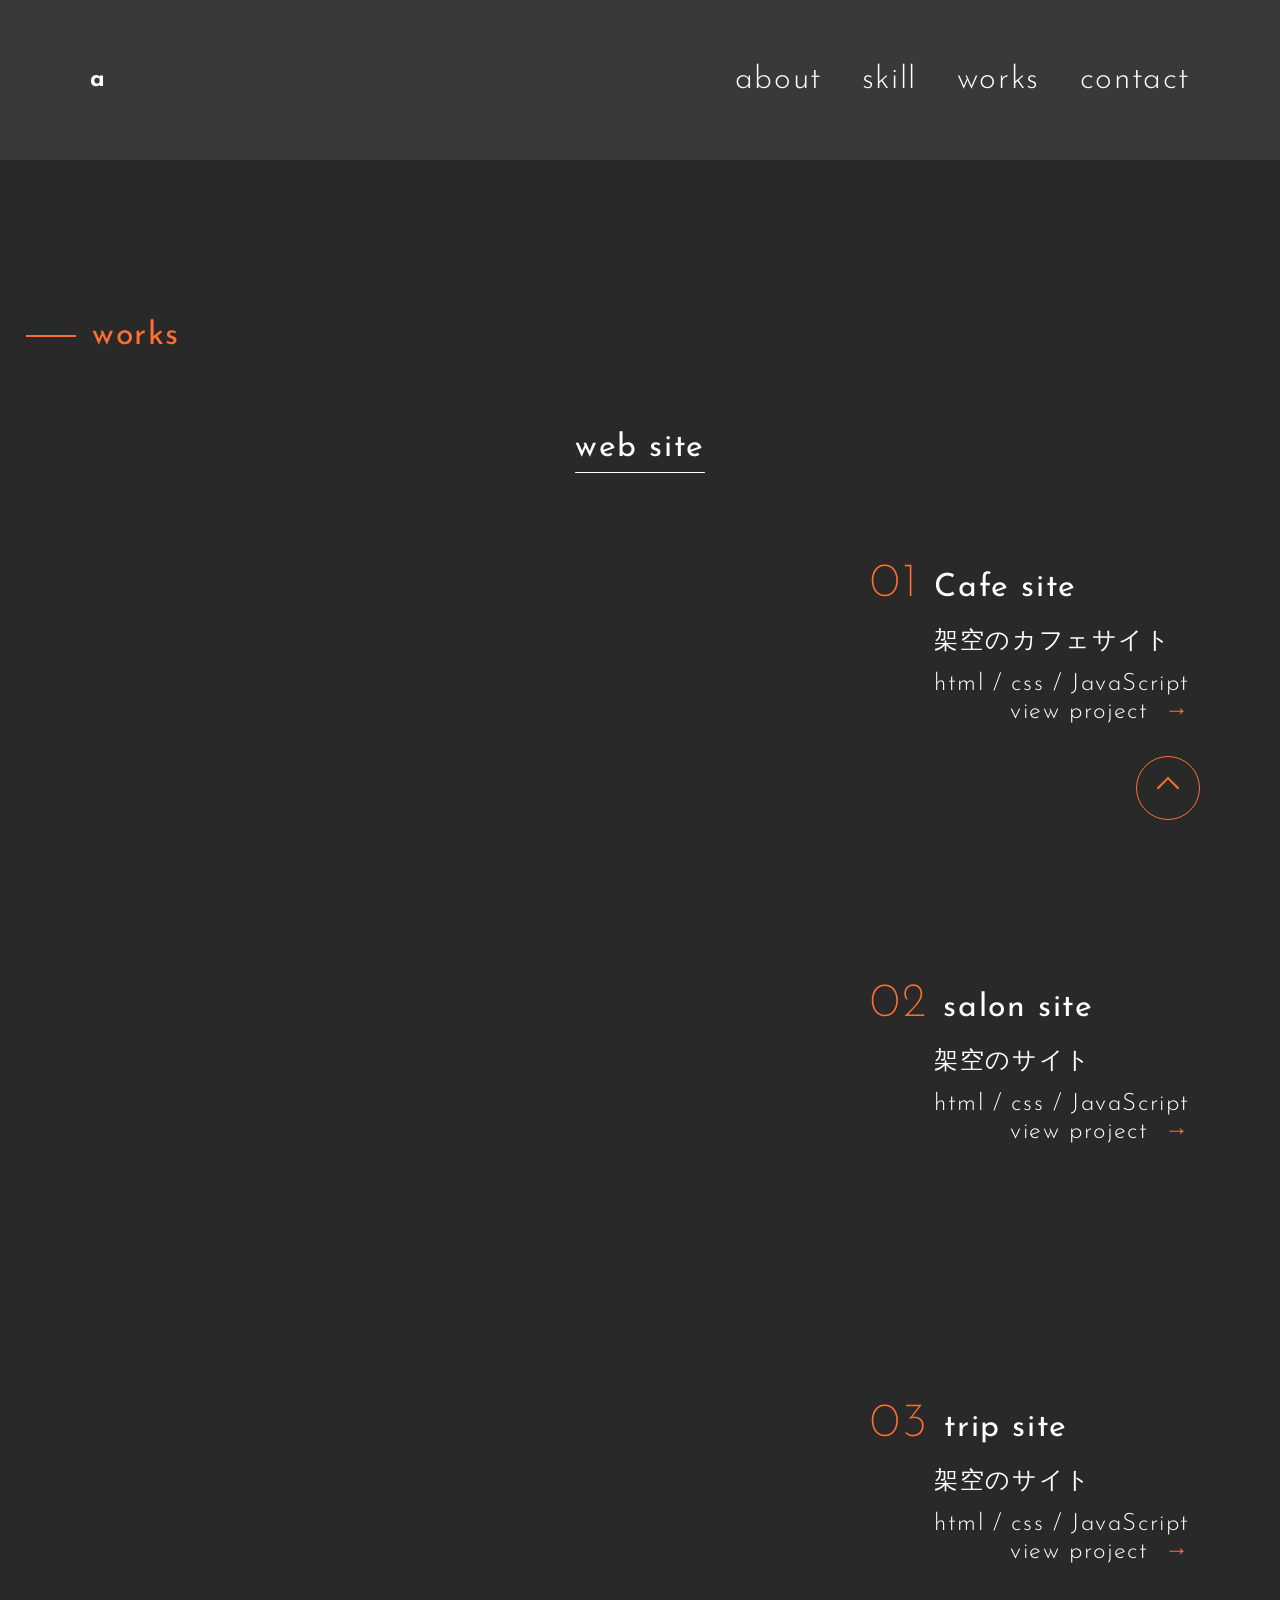
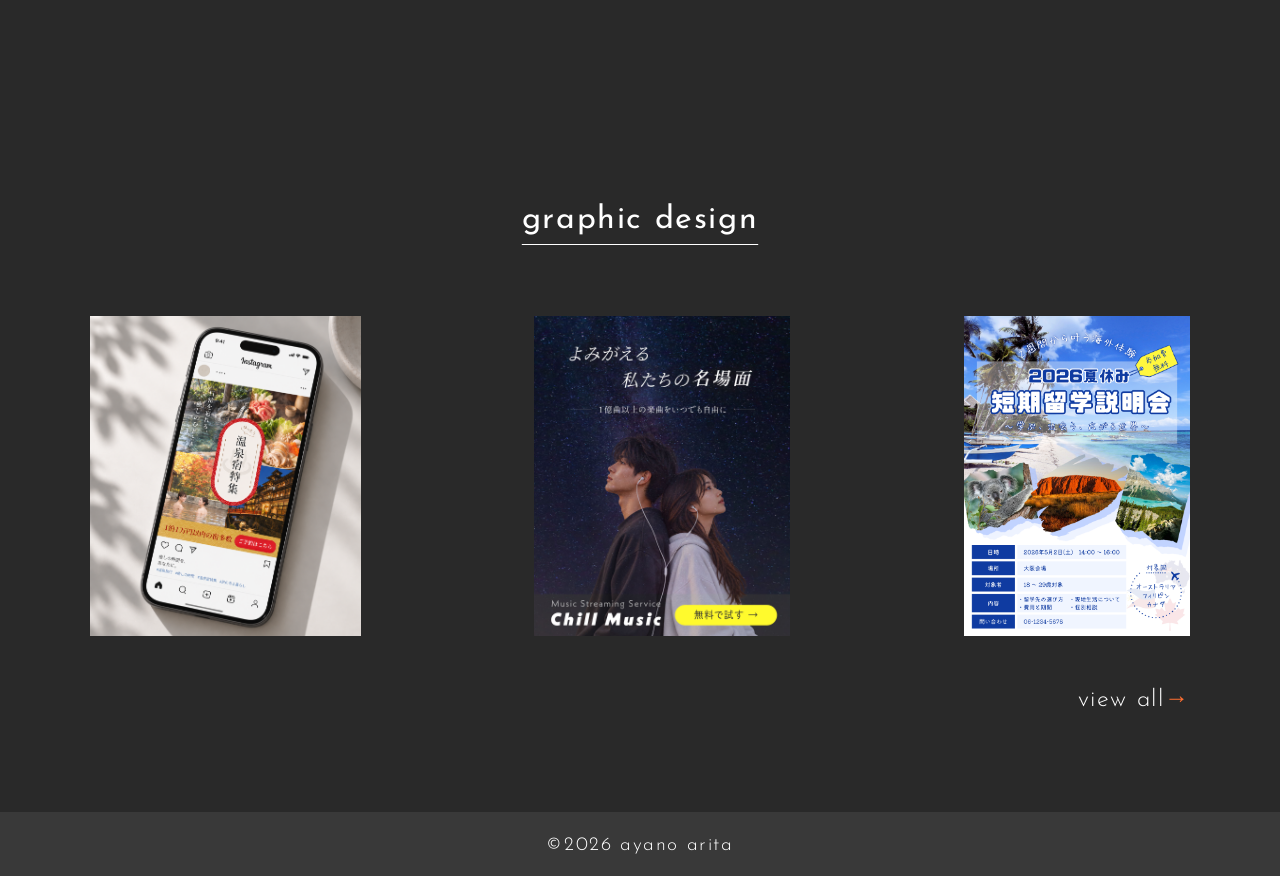
==== works.html @ e0722cb6 "最初のコミット" ====
<!DOCTYPE html>
<html lang="ja">

<head>
    <meta charset="UTF-8">
    <meta name="viewport" content="width=device-width, initial-scale=1.0">
    <title>arita ayano Portfolio</title>
    <meta name="description" content="arita ayano Portfolio">
    <link rel="stylesheet" href="css/ress.css">
    <link rel="stylesheet" href="css/style.css">
    <!-- フォント -->
     <link rel="preconnect" href="https://fonts.googleapis.com">
<link rel="preconnect" href="https://fonts.gstatic.com" crossorigin>
<link href="https://fonts.googleapis.com/css2?family=Idiqlat:wght@200;300;400&display=swap" rel="stylesheet">


<link rel="preconnect" href="https://fonts.googleapis.com">
<link rel="preconnect" href="https://fonts.gstatic.com" crossorigin>
<link href="https://fonts.googleapis.com/css2?family=M+PLUS+Rounded+1c&display=swap" rel="stylesheet">

<link rel="preconnect" href="https://fonts.googleapis.com">
<link rel="preconnect" href="https://fonts.gstatic.com" crossorigin>
<link href="https://fonts.googleapis.com/css2?family=Josefin+Sans:ital,wght@0,100..700;1,100..700&display=swap" rel="stylesheet">
</head>

<body id="top">
    <header>
        <div class="container">
            <h1><a href="index.html">a</a></h1>
            <nav>
                <ul>
                    <li><a href="index.html#about">about</a></li>
                    <li><a href="index.html#skill">skill</a></li>
                    <li><a href="works.html">works</a></li>
                    <li><a href="index.html#contact">contact</a></li>
                </ul>
            </nav>
        </div>
    </header>


    <main>



        <section id="works">
            <div class="container">
                <h3>works</h3>
                <section class="website">
                    <h4>web site</h4>
                    <article class="works_card">
                        <img src="/images/cafesite_mockup.jpg" alt="">
                        <div class="works_text">
                            <p class="work_title"><span>01</span>Cafe site</p>
                            <p>架空のカフェサイト</p>
                            <p>html / css / JavaScript</p>
                            <a href="">view project<span>→</span></a>
                        </div>
                    </article>
                    <article class="works_card">
                        <img src="/images/salon.jpg" alt="">
                        <div class="works_text">
                            <p class="work_title"><span>02</span>salon site</p>
                            <p>架空のサイト</p>
                            <p>html / css / JavaScript</p>
                            <a href="">view project<span>→</span></a>
                        </div>
                    </article>
                    <article class="works_card">
                        <img src="/images/trip.jpg" alt="">
                        <div class="works_text">                        
                            <p class="work_title"><span>03</span>trip site</p>
                            <p>架空のサイト</p>
                            <p>html / css / JavaScript</p>
                            <a href="">view project<span>→</span></a>
                        </div>
                    </article>
                </section>

                <section class="graphic_design" id="graphic">
                    <h4>graphic design</h4>
                    <div class="graphic_list">
                        <img src="/images/design1.png" alt="">
                        <img src="/images/design2.jpg" alt="">
                        <img src="/images/design3.png" alt="">
                    </div>
                    <a href="">view all<span>→</span></a>
                </section>
            </div>
        </section>

        <!-- <section id="contact">
            <div class="container">
                <h3>contact</h3>
                <div class="contact_mail">
                    <p>mail</p>
                    <a href="">a.arita_1221@gmail.com</a>
                </div>
                <a href=""><img src="images/github_logo.svg" alt="">GitHub</a>
            </div>
        </section> -->
        
            <a href="#top" class="page_top"></a>
    </main>
        <footer>
            <div class="container">
                <p><small>&copy;2026 ayano arita</small></p>
            </div>
        </footer>

</body>

</html>
---- css/ress.css ----
/* resset.dev • v5.0.2 */

/* # =================================================================
   # Global selectors
   # ================================================================= */

html {
  box-sizing: border-box;
  -webkit-text-size-adjust: 100%; /* Prevent adjustments of font size after orientation changes in iOS */
  word-break: normal;
  -moz-tab-size: 4;
  tab-size: 4;
}

*,
::before,
::after {
  background-repeat: no-repeat; /* Set `background-repeat: no-repeat` to all elements and pseudo elements */
  box-sizing: inherit;
}

::before,
::after {
  text-decoration: inherit; /* Inherit text-decoration and vertical align to ::before and ::after pseudo elements */
  vertical-align: inherit;
}

* {
  padding: 0; /* Reset `padding` and `margin` of all elements */
  margin: 0;
}

/* # =================================================================
   # General elements
   # ================================================================= */

hr {
  overflow: visible; /* Show the overflow in Edge and IE */
  height: 0; /* Add the correct box sizing in Firefox */
  color: inherit; /* Correct border color in Firefox. */
}

details,
main {
  display: block; /* Render the `main` element consistently in IE. */
}

summary {
  display: list-item; /* Add the correct display in all browsers */
}

small {
  font-size: 80%; /* Set font-size to 80% in `small` elements */
}

[hidden] {
  display: none; /* Add the correct display in IE */
}

abbr[title] {
  border-bottom: none; /* Remove the bottom border in Chrome 57 */
  /* Add the correct text decoration in Chrome, Edge, IE, Opera, and Safari */
  text-decoration: underline;
  text-decoration: underline dotted;
}

a {
  background-color: transparent; /* Remove the gray background on active links in IE 10 */
}

a:active,
a:hover {
  outline-width: 0; /* Remove the outline when hovering in all browsers */
}

code,
kbd,
pre,
samp {
  font-family: monospace, monospace; /* Specify the font family of code elements */
}

pre {
  font-size: 1em; /* Correct the odd `em` font sizing in all browsers */
}

b,
strong {
  font-weight: bolder; /* Add the correct font weight in Chrome, Edge, and Safari */
}

/* https://gist.github.com/unruthless/413930 */
sub,
sup {
  font-size: 75%;
  line-height: 0;
  position: relative;
  vertical-align: baseline;
}

sub {
  bottom: -0.25em;
}

sup {
  top: -0.5em;
}

table {
  border-color: inherit; /* Correct border color in all Chrome, Edge, and Safari. */
  text-indent: 0; /* Remove text indentation in Chrome, Edge, and Safari */
}

iframe {
  border-style: none;
}

/* # =================================================================
   # Forms
   # ================================================================= */

input {
  border-radius: 0;
}

[type='number']::-webkit-inner-spin-button,
[type='number']::-webkit-outer-spin-button {
  height: auto; /* Correct the cursor style of increment and decrement buttons in Chrome */
}

[type='search'] {
  -webkit-appearance: textfield; /* Correct the odd appearance in Chrome and Safari */
  outline-offset: -2px; /* Correct the outline style in Safari */
}

[type='search']::-webkit-search-decoration {
  -webkit-appearance: none; /* Remove the inner padding in Chrome and Safari on macOS */
}

textarea {
  overflow: auto; /* Internet Explorer 11+ */
  resize: vertical; /* Specify textarea resizability */
}

button,
input,
optgroup,
select,
textarea {
  font: inherit; /* Specify font inheritance of form elements */
}

optgroup {
  font-weight: bold; /* Restore the font weight unset by the previous rule */
}

button {
  overflow: visible; /* Address `overflow` set to `hidden` in IE 8/9/10/11 */
}

button,
select {
  text-transform: none; /* Firefox 40+, Internet Explorer 11- */
}

/* Apply cursor pointer to button elements */
button,
[type='button'],
[type='reset'],
[type='submit'],
[role='button'] {
  cursor: pointer;
}

/* Remove inner padding and border in Firefox 4+ */
button::-moz-focus-inner,
[type='button']::-moz-focus-inner,
[type='reset']::-moz-focus-inner,
[type='submit']::-moz-focus-inner {
  border-style: none;
  padding: 0;
}

/* Replace focus style removed in the border reset above */
button:-moz-focusring,
[type='button']::-moz-focus-inner,
[type='reset']::-moz-focus-inner,
[type='submit']::-moz-focus-inner {
  outline: 1px dotted ButtonText;
}

button,
html [type='button'], /* Prevent a WebKit bug where (2) destroys native `audio` and `video`controls in Android 4 */
[type='reset'],
[type='submit'] {
  -webkit-appearance: button; /* Correct the inability to style clickable types in iOS */
}

/* Remove the default button styling in all browsers */
button,
input,
select,
textarea {
  background-color: transparent;
  border-style: none;
}

a:focus,
button:focus,
input:focus,
select:focus,
textarea:focus {
  outline-width: 0;
}

/* Style select like a standard input */
select {
  -moz-appearance: none; /* Firefox 36+ */
  -webkit-appearance: none; /* Chrome 41+ */
}

select::-ms-expand {
  display: none; /* Internet Explorer 11+ */
}

select::-ms-value {
  color: currentColor; /* Internet Explorer 11+ */
}

legend {
  border: 0; /* Correct `color` not being inherited in IE 8/9/10/11 */
  color: inherit; /* Correct the color inheritance from `fieldset` elements in IE */
  display: table; /* Correct the text wrapping in Edge and IE */
  max-width: 100%; /* Correct the text wrapping in Edge and IE */
  white-space: normal; /* Correct the text wrapping in Edge and IE */
  max-width: 100%; /* Correct the text wrapping in Edge 18- and IE */
}

::-webkit-file-upload-button {
  /* Correct the inability to style clickable types in iOS and Safari */
  -webkit-appearance: button;
  color: inherit;
  font: inherit; /* Change font properties to `inherit` in Chrome and Safari */
}

/* Replace pointer cursor in disabled elements */
[disabled] {
  cursor: default;
}

/* # =================================================================
   # Specify media element style
   # ================================================================= */

img {
  border-style: none; /* Remove border when inside `a` element in IE 8/9/10 */
}

/* Add the correct vertical alignment in Chrome, Firefox, and Opera */
progress {
  vertical-align: baseline;
}

/* # =================================================================
   # Accessibility
   # ================================================================= */

/* Specify the progress cursor of updating elements */
[aria-busy='true'] {
  cursor: progress;
}

/* Specify the pointer cursor of trigger elements */
[aria-controls] {
  cursor: pointer;
}

/* Specify the unstyled cursor of disabled, not-editable, or otherwise inoperable elements */
[aria-disabled='true'] {
  cursor: default;
}
---- css/style.css ----
/* 共通 */

/* =========================================================
   色の設定：ここを変えると画面全体の印象が変わります
   ========================================================= */
:root {
  --bg: #292929; /* ページの背景（グレー） */
  /* --surface: #effcff; パネルやボタンの背景 */
  --text: #ffffff; /* 基本の文字色 */
  /* --muted: #5f6b73; 補足テキストの色（やや青みのグレー） */
  /* --border: #dcdfe2; 枠線の色 */
  --accent: #ff6f31; /* アクセント色（時計や見出しの強調）：くすんだブルー */

  /* ↑変数を作って下で変数名で指定する。　ここを変えたら全部一気に変えれる。カラーだけじゃなくて余白とかも使える。　*/
}


body {
  background-color: var(--bg);
  color:var(--text);
  font-family: "Josefin Sans", sans-serif;
  font-weight: 300;
  font-style: normal;
  letter-spacing: .1rem;
  font-size: 1.5rem;
}

img {
  max-width: 100%;
  height: auto;
}

a {
  color: inherit;
  text-decoration: none;
}

li {
  list-style: none;
}

.container {
  width: 90%;
  max-width: 1100px;
  margin: auto;
}

h3 {
  color: var(--accent);
  font-size: 2rem;
  font-weight: 400;
  display: flex;
  align-items: center;
  gap: 1rem;
  margin: 10rem 0 5rem -4rem;
}

h3::before {
  content: '';
  display: inline-block;
  height: 2px;
  width: 50px;
  background-color: var(--accent);
}

/* header
==================================*/
header{
    background-color: #393939;
}

header .container {
  display: flex;
  justify-content: space-between;
  align-items: center;
  height: 10rem;
}

header h1 {
  font-size: 1.5rem;
}

header ul {
  display: flex;
  gap: 2.5rem;
}

nav{
  font-size: 2rem;
}

nav a {
  position: relative;
}

nav a::after {
  content: '';
  position: absolute;
  left: 0;
  bottom: -.7rem;
  width: 0;
  height: 1px;
  background: var(--accent);
  transition: 0.3s;

}
nav a:hover::after {
  width: 100%;
}

/* fv
==================================*/
.fv{
  background-color: #393939;
}
.fv .container {
  display: flex;
  align-items: center;
  gap: 5rem;
  min-height: 70vh;
}

.fv_text {
  flex: .7;
}
.fv_text h2 {
  font-size: 8rem;
  font-family: "Josefin Sans", sans-serif;
  font-optical-sizing: auto;
  font-weight: 500;
  font-style: normal;
  letter-spacing: .3rem;
  line-height: 1;
}
.fv_text h2 span{
  color: var(--accent);
}
.fv_text p:nth-of-type(1){
  font-size: 7rem;
  letter-spacing: .3rem;
  font-family: "Josefin Sans", sans-serif;
  font-optical-sizing: auto;
  font-weight: 300;
  font-style: normal;
}

.fv_text p:nth-of-type(2){
  font-size: 2rem;
  font-family: "Josefin Sans", sans-serif;
  font-optical-sizing: auto;
  font-weight: 200;
  font-style: normal;
  margin-top: 2rem;
}


.f_img {
  flex: 1;
  min-width: 500px;
}

.f_img img {
  width: 100%;
}



/* about
==================================*/
/* .prof_box{
  display: flex;
  gap: 2rem;
  justify-content: space-between;
} */

.prof_item{
  display: flex;
  gap: 3rem;
  line-height: 2;
}

.prof_item dt{
  width:10rem;
  font-weight: 500;

}
#about p{
  margin-top: 3rem;
}

/* .prof_box a{
  align-self: flex-end;
} */
/* .prof_box a:hover{
  color: var(--accent);
  transition: .5s;
}
.prof_box a span {
  color: var(--accent);

} */
/* skill
==================================*/

.skill_list {
  display: flex;
  justify-content: space-around;
  gap: 2rem;
}
.skill_card img{
  height: 100px;
}

.skill_card {
  text-align: center;

}
.skill_card h4{
  margin-top: .3rem;
  font-weight: 400;
}

html{
  scroll-behavior: smooth;
}

/* works
==================================*/
/* web */
#works h4{
  margin: 5rem auto;
  text-align: center;
  text-decoration: underline;
  text-underline-offset: 1rem;
  text-decoration-thickness: 1px;
  font-size: 2rem;
  font-weight: 400;
}
.works_card{
  display: flex;
  justify-content: space-between;
  align-items: stretch;
  gap: 2rem;
  margin-bottom: 15rem;
}


.work_title{
  margin-left: -4rem;
  font-size: 2rem;
  font-weight: 400;
}

.works_text p{
  margin-top: 1rem;
}

.work_title span{
  color: var(--accent);
  font-size: 3rem;
  font-weight: 200;
  margin-right: 1rem;
}


.works_text{
  display: flex;
  flex-direction: column;
}
.works_text a{
  margin-top: auto;
  align-self: flex-end;
}
.works_text a span {
  color: var(--accent);
  padding-left: 1rem;
}
.works_text a:hover{
  color: var(--accent);
  transition: .5s;
}


/* graphic */
.graphic_list{
  display: flex;
  gap: 2rem;
  justify-content: space-between;
  height: 20rem;
}

.graphic_design a{
    display: block;
    text-align: right;
    margin-top: 3rem;
}
.graphic_design a span {
  color: var(--accent);
}
.graphic_design a:hover{
  color: var(--accent);
  transition: .5s;
}



/* contact
==================================*/
.contact_mail{
  display: flex;
  gap: 2rem;
  margin-bottom: 1rem;
}

#contact a img{
  height: 2rem;
}
#contact a{
    display: flex;
    align-items: center;
    gap: 1rem;
}




.page_top{

  width: 4rem;
  height: 4rem;

  border: 1px solid var(--accent);
  border-radius: 50%;

  display: flex;
  justify-content: center;
  align-items: center;

  transition: .3s;
  position: fixed;
  right: 5rem;
  bottom: 5rem;
  z-index: 100;
  
}

.page_top::before{
  content: "";
  width: 1rem;
  height: 1rem;

  border-top: 2px solid var(--accent);
  border-right: 2px solid var(--accent);

  transform: rotate(-45deg);
}

.page_top:hover{
  background-color: #ff6f3115 ;
}
/* footer
==================================*/
footer{
  background-color: #393939;
  display: flex;
  height: 4rem;
  margin-top:100px;
}

footer p{
  text-align: center;
}
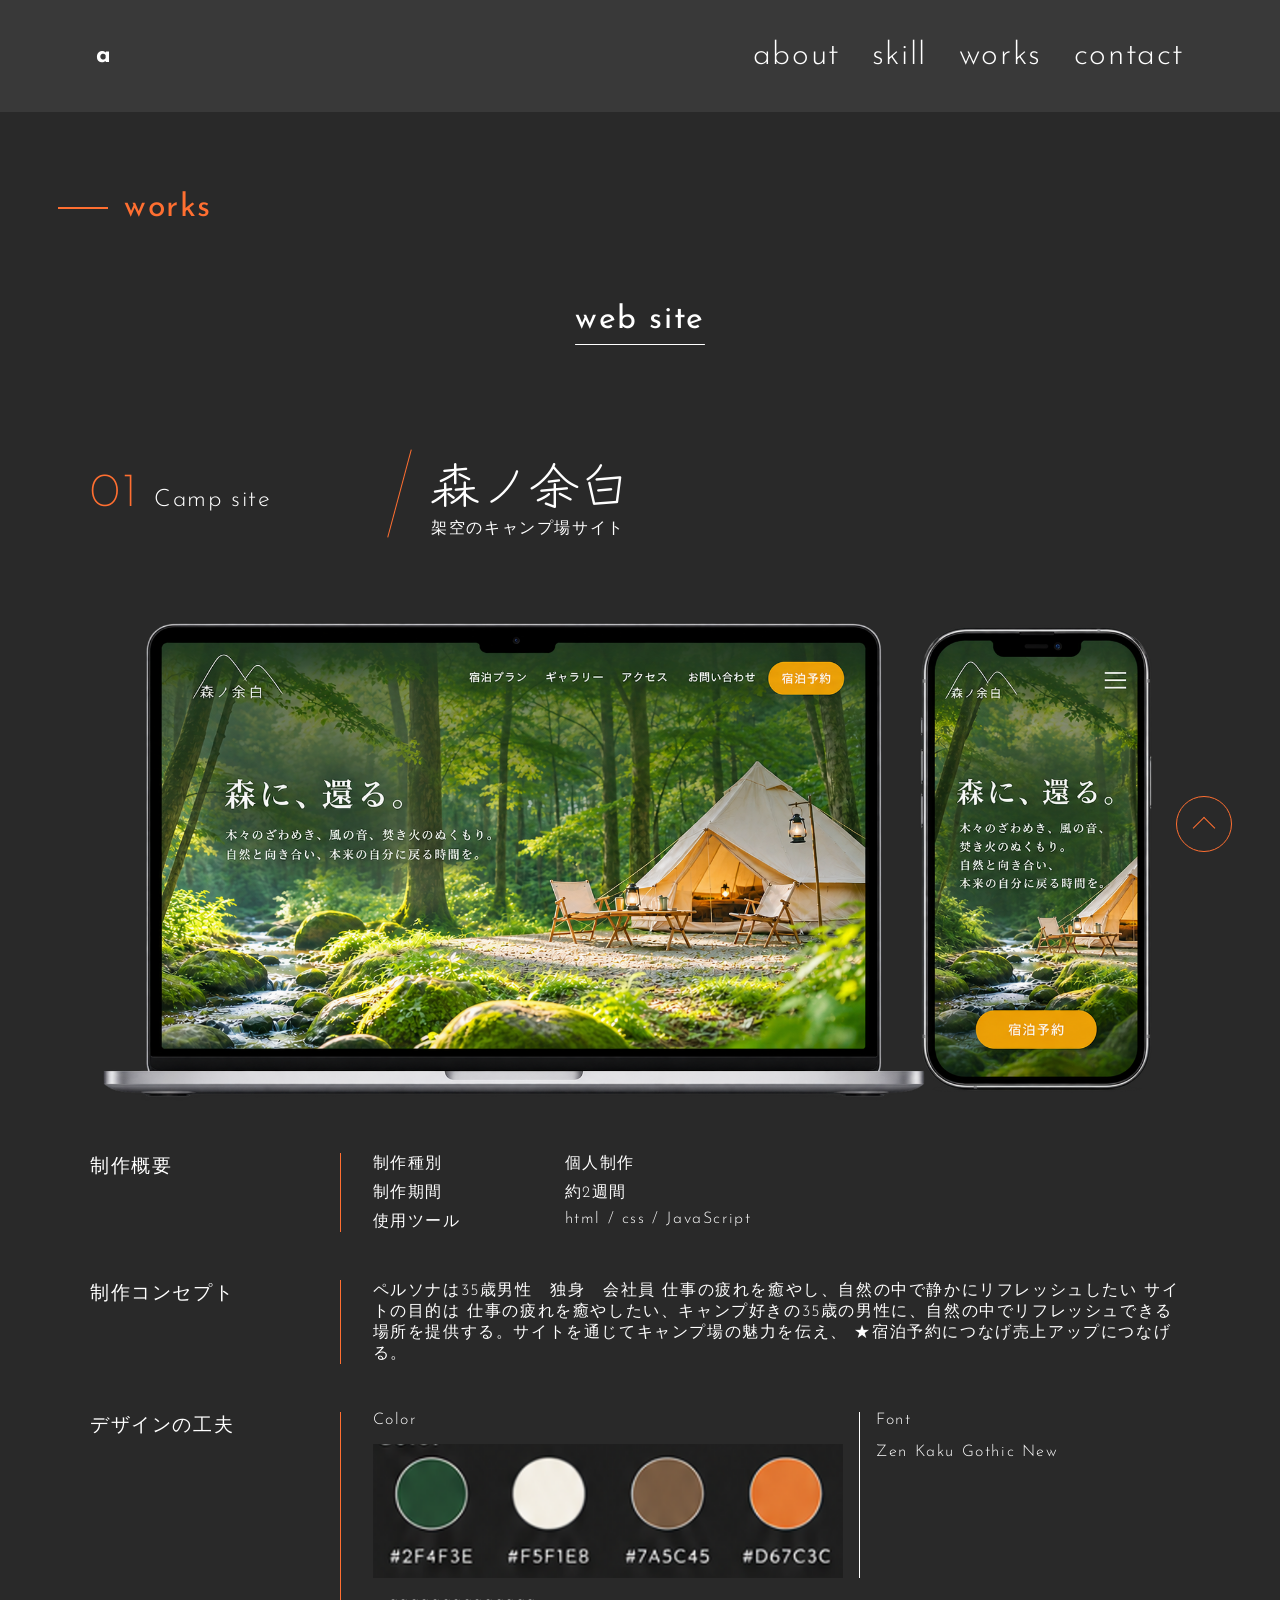
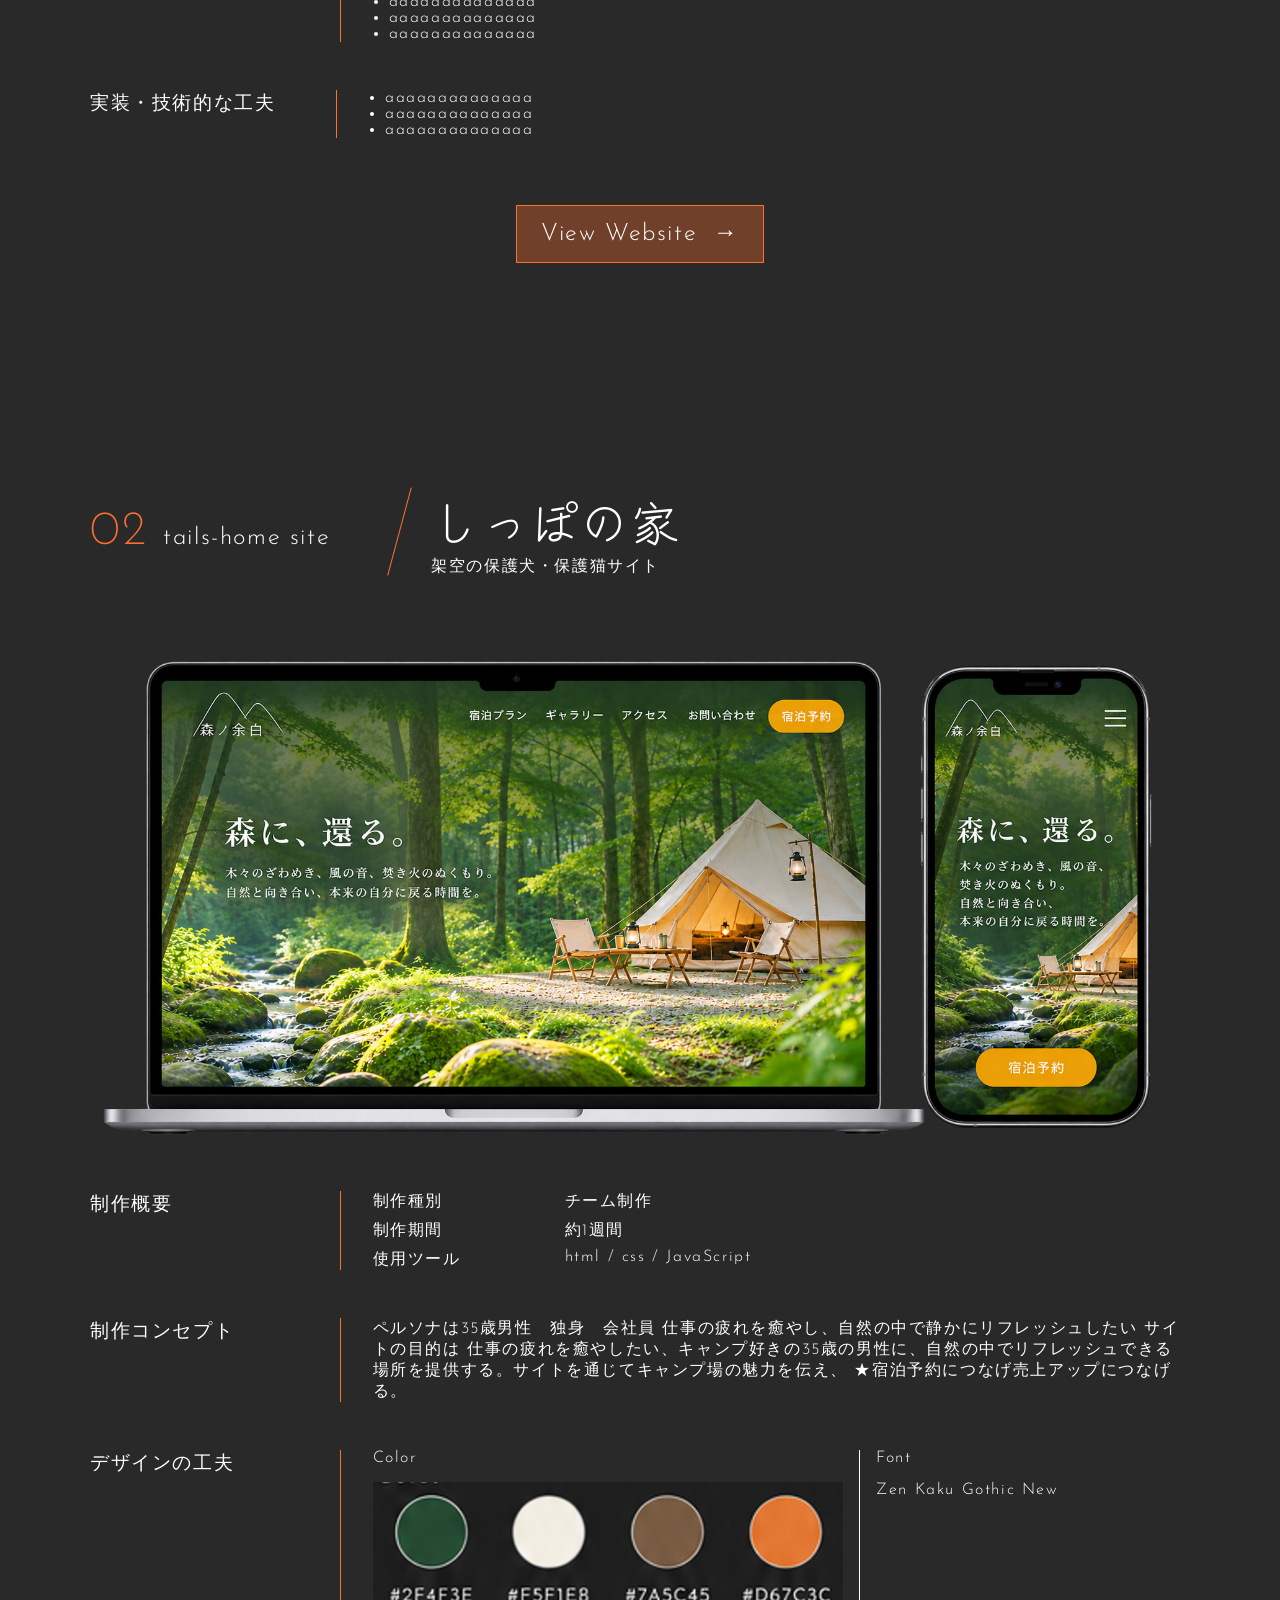
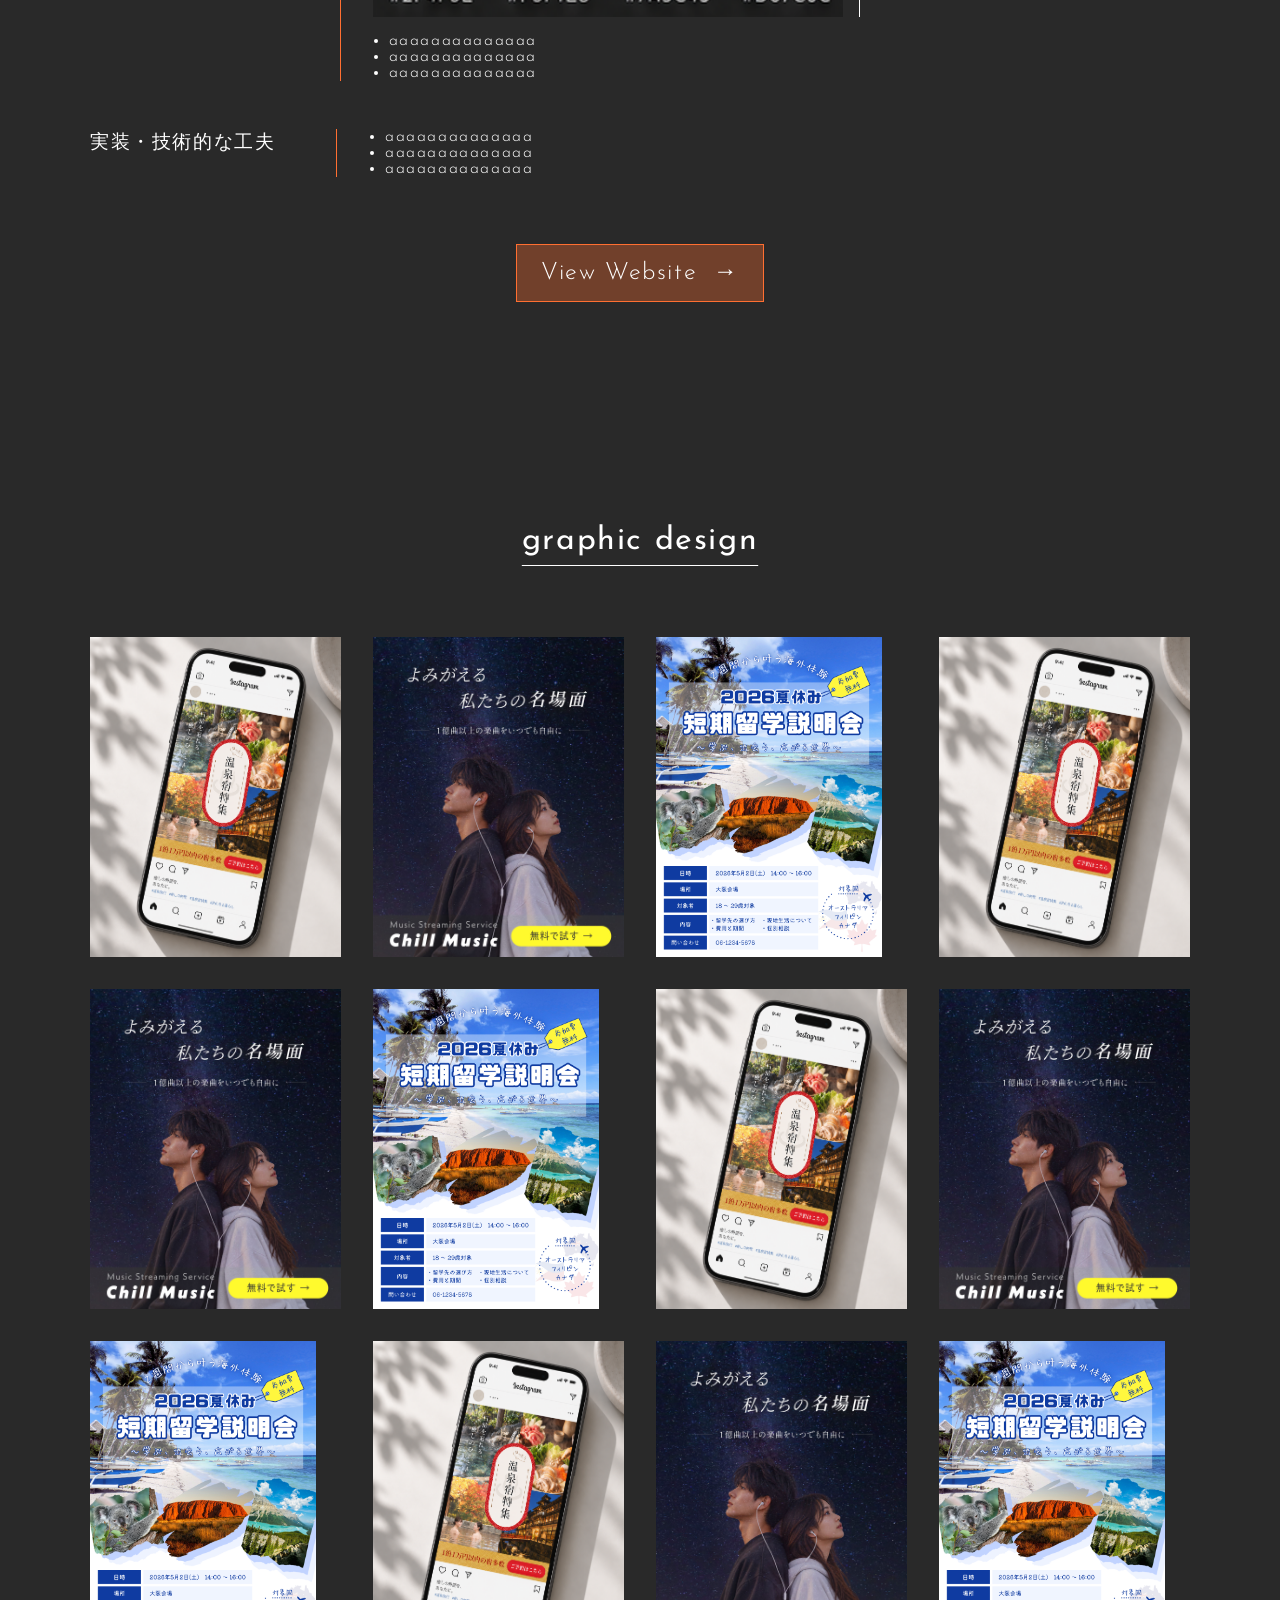
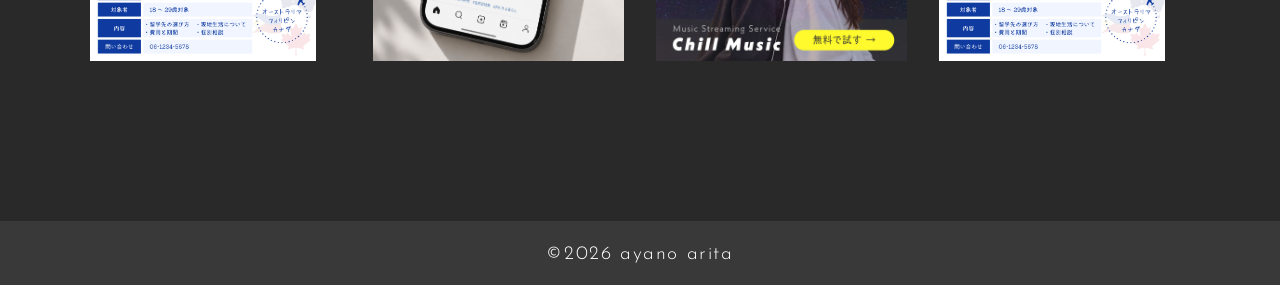
==== commit 0c63d2fa: "works.htmlのwebsite修正" ====
--- a/works.html
+++ b/works.html
@@ -1,95 +1,250 @@
-<!DOCTYPE html>
+<!doctype html>
 <html lang="ja">
-
-<head>
-    <meta charset="UTF-8">
-    <meta name="viewport" content="width=device-width, initial-scale=1.0">
+  <head>
+    <meta charset="UTF-8" />
+    <meta name="viewport" content="width=device-width, initial-scale=1.0" />
     <title>arita ayano Portfolio</title>
-    <meta name="description" content="arita ayano Portfolio">
-    <link rel="stylesheet" href="css/ress.css">
-    <link rel="stylesheet" href="css/style.css">
+    <meta name="description" content="arita ayano Portfolio" />
+    <link rel="stylesheet" href="css/ress.css" />
+    <!-- <link rel="stylesheet" href="css/style.css"> -->
+    <link rel="stylesheet" href="css/works.css" />
+
+    <script type="module" src="./js/script.js"></script>
     <!-- フォント -->
-     <link rel="preconnect" href="https://fonts.googleapis.com">
-<link rel="preconnect" href="https://fonts.gstatic.com" crossorigin>
-<link href="https://fonts.googleapis.com/css2?family=Idiqlat:wght@200;300;400&display=swap" rel="stylesheet">
-
-
-<link rel="preconnect" href="https://fonts.googleapis.com">
-<link rel="preconnect" href="https://fonts.gstatic.com" crossorigin>
-<link href="https://fonts.googleapis.com/css2?family=M+PLUS+Rounded+1c&display=swap" rel="stylesheet">
-
-<link rel="preconnect" href="https://fonts.googleapis.com">
-<link rel="preconnect" href="https://fonts.gstatic.com" crossorigin>
-<link href="https://fonts.googleapis.com/css2?family=Josefin+Sans:ital,wght@0,100..700;1,100..700&display=swap" rel="stylesheet">
-</head>
-
-<body id="top">
+    <link rel="preconnect" href="https://fonts.googleapis.com" />
+    <link rel="preconnect" href="https://fonts.gstatic.com" crossorigin />
+    <link
+      href="https://fonts.googleapis.com/css2?family=Idiqlat:wght@200;300;400&display=swap"
+      rel="stylesheet"
+    />
+
+    <link rel="preconnect" href="https://fonts.googleapis.com" />
+    <link rel="preconnect" href="https://fonts.gstatic.com" crossorigin />
+    <link
+      href="https://fonts.googleapis.com/css2?family=Zen+Kurenaido&display=swap"
+      rel="stylesheet"
+    />
+
+    <link rel="preconnect" href="https://fonts.googleapis.com" />
+    <link rel="preconnect" href="https://fonts.gstatic.com" crossorigin />
+    <link
+      href="https://fonts.googleapis.com/css2?family=M+PLUS+Rounded+1c&display=swap"
+      rel="stylesheet"
+    />
+
+    <link rel="preconnect" href="https://fonts.googleapis.com" />
+    <link rel="preconnect" href="https://fonts.gstatic.com" crossorigin />
+    <link
+      href="https://fonts.googleapis.com/css2?family=Josefin+Sans:ital,wght@0,100..700;1,100..700&display=swap"
+      rel="stylesheet"
+    />
+  </head>
+
+  <body id="top">
     <header>
+      <div class="container">
+        <h1><a href="index.html">a</a></h1>
+        <nav>
+          <ul>
+            <li><a href="index.html#about">about</a></li>
+            <li><a href="index.html#skill">skill</a></li>
+            <li><a href="works.html">works</a></li>
+            <li><a href="index.html#contact">contact</a></li>
+          </ul>
+        </nav>
+      </div>
+    </header>
+
+    <main>
+      <section id="works">
         <div class="container">
-            <h1><a href="index.html">a</a></h1>
-            <nav>
+          <h3>works</h3>
+          <section class="website">
+            <h4>web site</h4>
+
+            <article class="works_card" id="camp_site">
+              <section class="works_text">
+                <p class="work_title"><span>01</span>Camp site</p>
+
+                <div class="work_camp_title">
+                  <h5>森ノ余白</h5>
+                  <p>架空のキャンプ場サイト</p>
+                </div>
+              </section>
+
+              <div class="mockup_img">
+                <img src="/images/camp_site_mockup.png" alt="" />
+              </div>
+              <section class="works_item works_overview">
+                <h6>制作概要</h6>
+                <dl>
+                  <dt>制作種別</dt>
+                  <dd>個人制作</dd>
+                  <dt>制作期間</dt>
+                  <dd>約2週間</dd>
+                  <dt>使用ツール</dt>
+                  <dd>html / css / JavaScript</dd>
+                </dl>
+              </section>
+
+              <section class="works_item works_concept">
+                <h6>制作コンセプト</h6>
+                <p>
+                  ペルソナは35歳男性　独身　会社員
+                  仕事の疲れを癒やし、自然の中で静かにリフレッシュしたい
+                  サイトの目的は
+                  仕事の疲れを癒やしたい、キャンプ好きの35歳の男性に、自然の中でリフレッシュできる場所を提供する。サイトを通じてキャンプ場の魅力を伝え、
+                  ★宿泊予約につなげ売上アップにつなげる。
+                </p>
+              </section>
+
+              <section class="works_item works_design">
+                <h6>デザインの工夫</h6>
+                <div class="works_design_style">
+                  <div class="works_style">
+                    <div class="works_color">
+                      <p>Color</p>
+                      <div><img src="./images/color.png" alt="" /></div>
+                    </div>
+                    <div class="works_font">
+                      <p>Font</p>
+                      <p>Zen Kaku Gothic New</p>
+                    </div>
+                  </div>
+
+                  <ul>
+                    <li>aaaaaaaaaaaaaa</li>
+                    <li>aaaaaaaaaaaaaa</li>
+                    <li>aaaaaaaaaaaaaa</li>
+                  </ul>
+                </div>
+              </section>
+
+              <section class="works_item works_development">
+                <h6>実装・技術的な工夫</h6>
                 <ul>
-                    <li><a href="index.html#about">about</a></li>
-                    <li><a href="index.html#skill">skill</a></li>
-                    <li><a href="works.html">works</a></li>
-                    <li><a href="index.html#contact">contact</a></li>
+                  <li>aaaaaaaaaaaaaa</li>
+                  <li>aaaaaaaaaaaaaa</li>
+                  <li>aaaaaaaaaaaaaa</li>
                 </ul>
-            </nav>
+              </section>
+
+              <div class="site__link_box">
+                <a href="https://tailshome.vercel.app/" class="site_link"
+                  >View Website<span>→</span></a
+                >
+              </div>
+            </article>
+
+            <article class="works_card" id="tails-home_site">
+              <section class="works_text">
+                <p class="work_title"><span>02</span>tails-home site</p>
+
+                <div class="work_camp_title">
+                  <h5>しっぽの家</h5>
+                  <p>架空の保護犬・保護猫サイト</p>
+                </div>
+              </section>
+
+              <div class="mockup_img">
+                <img src="/images/camp_site_mockup.png" alt="" />
+              </div>
+              <section class="works_item works_overview">
+                <h6>制作概要</h6>
+                <dl>
+                  <dt>制作種別</dt>
+                  <dd>チーム制作</dd>
+                  <dt>制作期間</dt>
+                  <dd>約1週間</dd>
+                  <dt>使用ツール</dt>
+                  <dd>html / css / JavaScript</dd>
+                </dl>
+              </section>
+
+              <section class="works_item works_concept">
+                <h6>制作コンセプト</h6>
+                <p>
+                  ペルソナは35歳男性　独身　会社員
+                  仕事の疲れを癒やし、自然の中で静かにリフレッシュしたい
+                  サイトの目的は
+                  仕事の疲れを癒やしたい、キャンプ好きの35歳の男性に、自然の中でリフレッシュできる場所を提供する。サイトを通じてキャンプ場の魅力を伝え、
+                  ★宿泊予約につなげ売上アップにつなげる。
+                </p>
+              </section>
+
+              <section class="works_item works_design">
+                <h6>デザインの工夫</h6>
+                <div class="works_design_style">
+                  <div class="works_style">
+                    <div class="works_color">
+                      <p>Color</p>
+                      <div><img src="./images/color.png" alt="" /></div>
+                    </div>
+                    <div class="works_font">
+                      <p>Font</p>
+                      <p>Zen Kaku Gothic New</p>
+                    </div>
+                  </div>
+
+                  <ul>
+                    <li>aaaaaaaaaaaaaa</li>
+                    <li>aaaaaaaaaaaaaa</li>
+                    <li>aaaaaaaaaaaaaa</li>
+                  </ul>
+                </div>
+              </section>
+
+              <section class="works_item works_development">
+                <h6>実装・技術的な工夫</h6>
+                <ul>
+                  <li>aaaaaaaaaaaaaa</li>
+                  <li>aaaaaaaaaaaaaa</li>
+                  <li>aaaaaaaaaaaaaa</li>
+                </ul>
+              </section>
+
+              <div class="site__link_box">
+                <a href="https://tailshome.vercel.app/" class="site_link"
+                  >View Website<span>→</span></a
+                >
+              </div>
+            </article>
+          </section>
+
+          <section class="graphic_design" id="graphic">
+            <h4>graphic design</h4>
+            <div class="graphic_list">
+              <img src="/images/design1.png" alt="" />
+              <img src="/images/design2.jpg" alt="" />
+              <img src="/images/design3.png" alt="" />
+              <img src="/images/design1.png" alt="" />
+              <img src="/images/design2.jpg" alt="" />
+              <img src="/images/design3.png" alt="" />
+              <img src="/images/design1.png" alt="" />
+              <img src="/images/design2.jpg" alt="" />
+              <img src="/images/design3.png" alt="" />
+              <img src="/images/design1.png" alt="" />
+              <img src="/images/design2.jpg" alt="" />
+              <img src="/images/design3.png" alt="" />
+            </div>
+          </section>
+
+          <!-- モーダル -->
+          <div class="modal">
+            <div class="modal_content">
+              <button class="modal_close">×</button>
+              <img src="" alt="" class="modal_img" />
+              <div class="modal_text">
+                <h5></h5>
+                <p></p>
+              </div>
+            </div>
+          </div>
+          <!--  -->
         </div>
-    </header>
-
-
-    <main>
-
-
-
-        <section id="works">
-            <div class="container">
-                <h3>works</h3>
-                <section class="website">
-                    <h4>web site</h4>
-                    <article class="works_card">
-                        <img src="/images/cafesite_mockup.jpg" alt="">
-                        <div class="works_text">
-                            <p class="work_title"><span>01</span>Cafe site</p>
-                            <p>架空のカフェサイト</p>
-                            <p>html / css / JavaScript</p>
-                            <a href="">view project<span>→</span></a>
-                        </div>
-                    </article>
-                    <article class="works_card">
-                        <img src="/images/salon.jpg" alt="">
-                        <div class="works_text">
-                            <p class="work_title"><span>02</span>salon site</p>
-                            <p>架空のサイト</p>
-                            <p>html / css / JavaScript</p>
-                            <a href="">view project<span>→</span></a>
-                        </div>
-                    </article>
-                    <article class="works_card">
-                        <img src="/images/trip.jpg" alt="">
-                        <div class="works_text">                        
-                            <p class="work_title"><span>03</span>trip site</p>
-                            <p>架空のサイト</p>
-                            <p>html / css / JavaScript</p>
-                            <a href="">view project<span>→</span></a>
-                        </div>
-                    </article>
-                </section>
-
-                <section class="graphic_design" id="graphic">
-                    <h4>graphic design</h4>
-                    <div class="graphic_list">
-                        <img src="/images/design1.png" alt="">
-                        <img src="/images/design2.jpg" alt="">
-                        <img src="/images/design3.png" alt="">
-                    </div>
-                    <a href="">view all<span>→</span></a>
-                </section>
-            </div>
-        </section>
-
-        <!-- <section id="contact">
+      </section>
+
+      <!-- <section id="contact">
             <div class="container">
                 <h3>contact</h3>
                 <div class="contact_mail">
@@ -99,15 +254,13 @@
                 <a href=""><img src="images/github_logo.svg" alt="">GitHub</a>
             </div>
         </section> -->
-        
-            <a href="#top" class="page_top"></a>
+
+      <a href="#top" class="page_top"></a>
     </main>
-        <footer>
-            <div class="container">
-                <p><small>&copy;2026 ayano arita</small></p>
-            </div>
-        </footer>
-
-</body>
-
-</html>+    <footer>
+      <div class="container">
+        <p><small>&copy;2026 ayano arita</small></p>
+      </div>
+    </footer>
+  </body>
+</html>
--- a/css/style.css
+++ b/css/style.css
@@ -1,17 +1,9 @@
 /* 共通 */
 
-/* =========================================================
-   色の設定：ここを変えると画面全体の印象が変わります
-   ========================================================= */
 :root {
   --bg: #292929; /* ページの背景（グレー） */
-  /* --surface: #effcff; パネルやボタンの背景 */
   --text: #ffffff; /* 基本の文字色 */
-  /* --muted: #5f6b73; 補足テキストの色（やや青みのグレー） */
-  /* --border: #dcdfe2; 枠線の色 */
-  --accent: #ff6f31; /* アクセント色（時計や見出しの強調）：くすんだブルー */
-
-  /* ↑変数を作って下で変数名で指定する。　ここを変えたら全部一気に変えれる。カラーだけじゃなくて余白とかも使える。　*/
+  --accent: #ff6f31; /* アクセント色*/
 }
 
 
@@ -28,6 +20,7 @@
 img {
   max-width: 100%;
   height: auto;
+  vertical-align: bottom;
 }
 
 a {
@@ -42,7 +35,7 @@
 .container {
   width: 90%;
   max-width: 1100px;
-  margin: auto;
+  margin:0 auto;
 }
 
 h3 {
@@ -52,7 +45,7 @@
   display: flex;
   align-items: center;
   gap: 1rem;
-  margin: 10rem 0 5rem -4rem;
+  margin: 10rem 0 5rem -2rem;
 }
 
 h3::before {
@@ -63,17 +56,52 @@
   background-color: var(--accent);
 }
 
+
+@media screen and (max-width:768px){
+
+
+  body {
+  font-size: 1rem;
+  }
+
+
+h3 {
+  display: flex;
+  align-items: center;
+  gap: 1rem;
+  margin: 6rem 0 3rem 0;
+}
+
+body{
+  max-width: 100%;
+  margin: 0 auto;
+}
+
+
+}
+
+
+
+
+
+
+
 /* header
 ==================================*/
+
 header{
     background-color: #393939;
+
 }
 
 header .container {
+  width: 85%;
+  max-width: none;
+  margin: 0 auto;
   display: flex;
   justify-content: space-between;
   align-items: center;
-  height: 10rem;
+  height: 7rem;
 }
 
 header h1 {
@@ -82,7 +110,7 @@
 
 header ul {
   display: flex;
-  gap: 2.5rem;
+  gap: 2rem;
 }
 
 nav{
@@ -108,23 +136,45 @@
   width: 100%;
 }
 
+
+
+/* @media screen and (max-width:768px){
+
+  nav{
+    display: none;
+  }
+
+  nav.active{
+    display: block;
+
+} */
+
 /* fv
 ==================================*/
 .fv{
   background-color: #393939;
 }
-.fv .container {
+.fv .fv_box {
   display: flex;
   align-items: center;
-  gap: 5rem;
-  min-height: 70vh;
+  justify-content: space-between;
+  gap: 2rem;
+  min-height: 50vh;
+  max-width: 85%;
+  margin: 0 auto;
+  padding-bottom: 3rem;
 }
 
 .fv_text {
-  flex: .7;
+  flex: 4 1 0;
+}
+
+.fv_img {
+  flex: 6 1 0;
+
 }
 .fv_text h2 {
-  font-size: 8rem;
+  font-size: clamp(4rem, 7vw, 8rem);
   font-family: "Josefin Sans", sans-serif;
   font-optical-sizing: auto;
   font-weight: 500;
@@ -136,7 +186,7 @@
   color: var(--accent);
 }
 .fv_text p:nth-of-type(1){
-  font-size: 7rem;
+   font-size: clamp(3rem, 6vw, 7rem);
   letter-spacing: .3rem;
   font-family: "Josefin Sans", sans-serif;
   font-optical-sizing: auto;
@@ -154,27 +204,57 @@
 }
 
 
-.f_img {
-  flex: 1;
-  min-width: 500px;
-}
-
-.f_img img {
+
+
+
+
+
+
+@media screen and (max-width:768px) {
+
+.fv .fv_box{
+  flex-direction: column-reverse;
+  gap: 2rem;
   width: 100%;
-}
-
+  max-width: 100%;
+  min-height: fit-content;
+}
+
+.fv_text h2{
+  font-size: 4rem;
+}
+
+.fv_text p:nth-of-type(1){
+  font-size: 4rem;
+}
+
+.fv_text p:nth-of-type(2){
+  font-size: 2rem;
+  padding-bottom: 2rem;
+}
+
+.fv_text{
+  flex: none;
+  width: 100%;
+  text-align: center;
+}
+
+
+.f_img{
+  flex: none;
+  width: 100%;
+}
+
+}
 
 
 /* about
 ==================================*/
-/* .prof_box{
-  display: flex;
-  gap: 2rem;
-  justify-content: space-between;
-} */
+
 
 .prof_item{
   display: flex;
+  align-items: center;
   gap: 3rem;
   line-height: 2;
 }
@@ -184,72 +264,94 @@
   font-weight: 500;
 
 }
+
+
+.prof_item dd{
+  flex: 1;
+  font-size: 1.2rem;
+}
+
 #about p{
   margin-top: 3rem;
-}
-
-/* .prof_box a{
-  align-self: flex-end;
-} */
-/* .prof_box a:hover{
-  color: var(--accent);
-  transition: .5s;
-}
-.prof_box a span {
-  color: var(--accent);
-
-} */
+  font-size: 1rem;
+}
+
+
 /* skill
 ==================================*/
 
 .skill_list {
-  display: flex;
-  justify-content: space-around;
-  gap: 2rem;
+  display:grid;
+grid-template-columns: repeat(auto-fit,minmax(10rem,1fr));
+
+  gap: 2rem 1.5rem;
 }
 .skill_card img{
   height: 100px;
 }
 
 .skill_card {
+ 
   text-align: center;
 
 }
 .skill_card h4{
-  margin-top: .3rem;
+  margin-top: .5rem;
   font-weight: 400;
+}
+
+.skill_card p{
+  font-size: 1rem;
 }
 
 html{
   scroll-behavior: smooth;
 }
 
+
+@media screen and (max-width:768px){
+
+.skill_list{
+  flex-wrap: wrap;
+}
+
+/* .skill_card{
+  width: calc(50% - 1rem);
+}*/
+} 
+
+
 /* works
 ==================================*/
+
 /* web */
 #works h4{
   margin: 5rem auto;
   text-align: center;
   text-decoration: underline;
   text-underline-offset: 1rem;
-  text-decoration-thickness: 1px;
+  text-decoration-thickness: .5px;
   font-size: 2rem;
   font-weight: 400;
 }
 .works_card{
   display: flex;
-  justify-content: space-between;
+  justify-content: center;
   align-items: stretch;
-  gap: 2rem;
+  gap: 2.5rem;
   margin-bottom: 15rem;
 }
 
-
+.works_card img{
+    width: 65%;
+  height: auto;
+  object-fit: cover;
+}
 .work_title{
-  margin-left: -4rem;
   font-size: 2rem;
   font-weight: 400;
 }
+
 
 .works_text p{
   margin-top: 1rem;
@@ -262,10 +364,15 @@
   margin-right: 1rem;
 }
 
+.works_text p:nth-of-type(3){
+  font-size: 1rem;
+}
 
 .works_text{
   display: flex;
   flex-direction: column;
+    flex: 1;
+  min-width: 0;
 }
 .works_text a{
   margin-top: auto;
@@ -296,16 +403,135 @@
 }
 .graphic_design a span {
   color: var(--accent);
+  padding-left: 1rem;
 }
 .graphic_design a:hover{
   color: var(--accent);
   transition: .5s;
 }
 
-
+@media screen and (max-width:768px) {
+
+  /* web */
+#works h4{
+  margin: 3rem auto;
+  font-size: 1.5rem;
+  font-weight: 300;
+}
+
+
+  .works_card{
+    flex-direction: column;
+    gap: 1rem;
+  margin-bottom: 7rem;
+  }
+
+
+  .work_title{
+  margin-left: 0;
+  font-size: 2rem;
+  font-weight: 400;
+}
+
+.works_text p:nth-of-type(2){
+  margin-left: 4rem;
+}
+.works_text p:nth-of-type(3){
+  margin-left: 4rem;
+}
+
+.works_text a{
+  border-bottom: 1px solid var(--accent);
+  padding-bottom: .7rem;
+  color: var(--accent);
+}
+
+.works_card img{
+    width: 90%;
+  height: auto;
+  margin: 0 auto;
+  object-fit: cover;
+}
+
+/* graphic */
+/* .graphic_list{
+  flex-direction: column;
+  margin: 0 auto;
+  height: auto;
+}
+
+.graphic_list img{
+  width: 100%;
+}
+
+
+
+.graphic_design{
+  text-align: right;
+} 
+
+.graphic_design a{
+  display: inline-block;
+  border-bottom: 1px solid var(--accent);
+  padding-bottom: .7rem;
+  color: var(--accent);
+  margin-top: 2rem;
+} */
+
+
+
+/* graphic */
+.graphic_list {
+  display: flex;
+  flex-direction: row;
+  gap: 1rem;
+  margin: 0;
+  height: auto;
+
+  overflow-x: auto;
+  scroll-snap-type: x mandatory;
+
+  /* スクロールバーを非表示 */
+  scrollbar-width: none;
+  -ms-overflow-style: none;
+}
+
+.graphic_list::-webkit-scrollbar {
+  display: none;
+}
+
+
+.graphic_design a {
+  display: inline-block;
+  border-bottom: 1px solid var(--accent);
+  padding-bottom: .7rem;
+  color: var(--accent);
+  margin-top: 2rem;
+}
+
+/* 画像の高さを統一 */
+.graphic_list img {
+  flex: 0 0 80%;
+  width: 80%;
+  height: 27rem;
+  object-fit: contain;
+  scroll-snap-align: start;
+}
+
+.graphic_design {
+  text-align: right;
+}
+
+
+  
+}
 
 /* contact
 ==================================*/
+
+#contact{
+  font-size: 1.2rem;
+}
 .contact_mail{
   display: flex;
   gap: 2rem;
@@ -320,14 +546,19 @@
     align-items: center;
     gap: 1rem;
 }
-
-
-
+#contact a:hover{
+  color: var(--accent);
+  transition: .5s;
+}
+
+
+
+/* ページトップボタン */
 
 .page_top{
 
-  width: 4rem;
-  height: 4rem;
+  width: 3.5rem;
+  height: 3.5rem;
 
   border: 1px solid var(--accent);
   border-radius: 50%;
@@ -338,35 +569,52 @@
 
   transition: .3s;
   position: fixed;
-  right: 5rem;
-  bottom: 5rem;
+  right: 3rem;
+  bottom: 3rem;
   z-index: 100;
   
 }
 
 .page_top::before{
   content: "";
+  position: absolute;
+ top: 43%;
   width: 1rem;
   height: 1rem;
 
-  border-top: 2px solid var(--accent);
-  border-right: 2px solid var(--accent);
+  border-top: 1px solid var(--accent);
+  border-right: 1px solid var(--accent);
 
   transform: rotate(-45deg);
 }
 
+
 .page_top:hover{
-  background-color: #ff6f3115 ;
+  background-color: #ff6f3123 ;
 }
 /* footer
 ==================================*/
 footer{
   background-color: #393939;
   display: flex;
+  justify-content: center;
+  align-items: center;
   height: 4rem;
-  margin-top:100px;
+  margin-top: 10rem;
 }
 
 footer p{
   text-align: center;
-}
+  /* font-size: 1rem; */
+}
+
+
+@media screen and (max-width:768px) {
+
+footer{
+  height: 3rem;
+  margin-top:5rem;
+}
+
+}
+
--- a/css/works.css
+++ b/css/works.css
@@ -0,0 +1,554 @@
+/* 共通 */
+
+:root {
+  --bg: #292929; /* ページの背景（グレー） */
+  --text: #ffffff; /* 基本の文字色 */
+  --accent: #ff6f31; /* アクセント色*/
+}
+
+body {
+  background-color: var(--bg);
+  color: var(--text);
+  font-family: "Josefin Sans", sans-serif;
+  font-weight: 300;
+  font-style: normal;
+  letter-spacing: 0.1rem;
+  font-size: 1.5rem;
+}
+
+img {
+  max-width: 100%;
+  height: auto;
+  vertical-align: bottom;
+}
+
+a {
+  color: inherit;
+  text-decoration: none;
+}
+
+li {
+  list-style: none;
+}
+
+.container {
+  width: 90%;
+  max-width: 1100px;
+  margin: 0 auto;
+}
+
+h3 {
+  color: var(--accent);
+  font-size: 2rem;
+  font-weight: 400;
+  display: flex;
+  align-items: center;
+  gap: 1rem;
+  margin: 5rem 0 5rem -2rem;
+}
+
+h3::before {
+  content: "";
+  display: inline-block;
+  height: 2px;
+  width: 50px;
+  background-color: var(--accent);
+}
+
+@media screen and (max-width: 768px) {
+  body {
+    font-size: 1rem;
+  }
+
+  h3 {
+    display: flex;
+    align-items: center;
+    gap: 1rem;
+    margin: 6rem 0 3rem 0;
+  }
+
+  body {
+    max-width: 100%;
+    margin: 0 auto;
+  }
+}
+
+/* header
+==================================*/
+
+header {
+  background-color: #393939;
+}
+
+header .container {
+  width: 85%;
+  max-width: none;
+  margin: 0 auto;
+  display: flex;
+  justify-content: space-between;
+  align-items: center;
+  height: 7rem;
+}
+
+header h1 {
+  font-size: 1.5rem;
+}
+
+header ul {
+  display: flex;
+  gap: 2rem;
+}
+
+nav {
+  font-size: 2rem;
+}
+
+nav a {
+  position: relative;
+}
+
+nav a::after {
+  content: "";
+  position: absolute;
+  left: 0;
+  bottom: -0.7rem;
+  width: 0;
+  height: 1px;
+  background: var(--accent);
+  transition: 0.3s;
+}
+nav a:hover::after {
+  width: 100%;
+}
+
+/* @media screen and (max-width:768px){
+
+  nav{
+    display: none;
+  }
+
+  nav.active{
+    display: block;
+
+} */
+/* works
+==================================*/
+
+/* web */
+#works h4 {
+  margin: 5rem auto;
+  text-align: center;
+  text-decoration: underline;
+  text-underline-offset: 1rem;
+  text-decoration-thickness: 0.5px;
+  font-size: 2rem;
+  font-weight: 400;
+}
+
+h5 {
+  font-size: 3rem;
+  font-weight: 200;
+  font-family: "Zen Kurenaido", sans-serif;
+  font-weight: 300;
+}
+
+.works_text {
+  display: flex;
+  gap: 1rem;
+  align-items: center;
+  margin-top: 7rem;
+}
+.works_text p:nth-of-type(1) {
+  flex: 3;
+}
+.work_camp_title {
+  flex: 7;
+
+  position: relative;
+}
+.work_camp_title::before {
+  content: "";
+  position: absolute;
+  left: -2rem;
+  /*top: 0; */
+  width: 1px;
+  height: 100%;
+  background: var(--accent);
+  transform: rotate(15deg);
+}
+
+.work_camp_title p {
+  font-size: 1rem;
+}
+
+.mockup_img {
+  margin: 2rem auto;
+}
+h6 {
+  font-size: 1.2rem;
+  font-weight: 300;
+  flex: 2;
+  padding-right: 1rem;
+  border-right: 1px solid var(--accent);
+}
+
+.works_item {
+  display: flex;
+  margin-bottom: 3rem;
+}
+
+.works_overview dl {
+  display: grid;
+  grid-template-columns: 10rem 1fr;
+  gap: 0.5rem 2rem;
+  flex: 7;
+  margin-left: 2rem;
+  font-size: 1rem;
+}
+
+.works_concept p {
+  flex: 7;
+  margin-left: 2rem;
+  font-size: 1rem;
+}
+
+.works_design_style {
+  flex: 7;
+  margin-left: 2rem;
+  font-size: 1rem;
+}
+.works_style {
+  display: flex;
+  gap: 1rem;
+}
+
+.works_style p {
+  margin-bottom: 1rem;
+}
+.works_color {
+  flex: 6;
+}
+
+.works_font {
+  display: flex;
+  flex-direction: column;
+  flex: 4;
+  border-left: 1px solid var(--text);
+  padding-left: 1rem;
+}
+.works_design ul {
+  margin-top: 1rem;
+  margin-left: 1rem;
+}
+.works_design ul li {
+  list-style-type: disc;
+}
+
+.works_development ul {
+  flex: 7;
+  font-size: 1rem;
+  margin-left: 3rem;
+}
+.works_development ul li {
+  list-style-type: disc;
+}
+
+/* .works_card{
+  display: flex;
+  justify-content: center;
+  align-items: stretch;
+  gap: 2.5rem;
+  margin-bottom: 15rem;
+}
+
+.works_card img{
+    width: 65%;
+  height: auto;
+  object-fit: cover;
+}
+.work_title{
+  font-size: 2rem;
+  font-weight: 400;
+}
+
+
+.works_text p{
+  margin-top: 1rem;
+} */
+
+.work_title span {
+  color: var(--accent);
+  font-size: 3rem;
+  font-weight: 200;
+  margin-right: 1rem;
+}
+
+/* .works_text p:nth-of-type(3){
+  font-size: 1rem;
+} */
+
+/* .works_text{
+  display: flex;
+  flex-direction: column;
+    flex: 1;
+  min-width: 0;
+} */
+/* .works_text a{
+  margin-top: auto;
+  align-self: flex-end;
+} */
+/* .works_text a span {
+  color: var(--accent);
+  padding-left: 1rem;
+} */
+/* .works_text a:hover{
+  color: var(--accent);
+  transition: .5s;
+} */
+
+.site_link {
+  padding: 1rem 1.5rem;
+  /* border: 1px solid var(--accent); */
+  /* background-color: var(--accent); */
+  color: var(--text);
+  text-decoration: none;
+  background-color: #ff6f3156;
+  border: 1px solid var(--accent);
+}
+
+.site_link span {
+  padding-left: 1rem;
+}
+
+.site_link:hover {
+  background-color: var(--accent);
+  transition: 0.5s;
+}
+
+.site__link_box {
+  text-align: center;
+  margin: 5rem 0 15rem 0;
+}
+
+/* graphic */
+.graphic_list {
+  display: grid;
+  grid-template-columns: repeat(auto-fit, minmax(15rem, 1fr));
+  gap: 2rem;
+}
+.graphic_list img {
+  height: 20rem;
+  transition: 0.3s;
+}
+
+.graphic_list img:hover {
+  opacity: 0.6;
+}
+
+/* mo-daru */
+
+.modal {
+  display: none;
+  position: fixed;
+  inset: 0;
+  background: #000000cc;
+  z-index: 1000;
+  justify-content: center;
+  align-items: center;
+}
+
+.modal.active {
+  display: flex;
+}
+
+.modal_content {
+  position: relative;
+  display: flex;
+  align-items: center;
+  gap: 2rem;
+  width: 80%;
+  max-width: 900px;
+  background: #292929;
+  padding: 2rem;
+}
+
+.modal_img {
+  width: 50%;
+  max-height: 75vh;
+  object-fit: contain;
+}
+
+.modal_close {
+  position: absolute;
+  top: 1rem;
+  right: 1rem;
+  font-size: 2rem;
+  color: white;
+  cursor: pointer;
+}
+
+@media screen and (max-width: 768px) {
+  /* web */
+  #works h4 {
+    margin: 3rem auto;
+    font-size: 1.5rem;
+    font-weight: 300;
+  }
+
+  .works_card {
+    flex-direction: column;
+    gap: 1rem;
+    margin-bottom: 7rem;
+  }
+
+  .work_title {
+    margin-left: 0;
+    font-size: 2rem;
+    font-weight: 400;
+  }
+
+  .works_text p:nth-of-type(2) {
+    margin-left: 4rem;
+  }
+  .works_text p:nth-of-type(3) {
+    margin-left: 4rem;
+  }
+
+  .works_text a {
+    border-bottom: 1px solid var(--accent);
+    padding-bottom: 0.7rem;
+    color: var(--accent);
+  }
+
+  .works_card img {
+    width: 90%;
+    height: auto;
+    margin: 0 auto;
+    object-fit: cover;
+  }
+
+  /* graphic */
+  /* .graphic_list{
+  flex-direction: column;
+  margin: 0 auto;
+  height: auto;
+}
+
+.graphic_list img{
+  width: 100%;
+}
+
+
+
+.graphic_design{
+  text-align: right;
+} 
+
+.graphic_design a{
+  display: inline-block;
+  border-bottom: 1px solid var(--accent);
+  padding-bottom: .7rem;
+  color: var(--accent);
+  margin-top: 2rem;
+} */
+
+  /* graphic */
+  .graphic_list {
+    display: flex;
+    flex-direction: row;
+    gap: 1rem;
+    margin: 0;
+    height: auto;
+
+    overflow-x: auto;
+    scroll-snap-type: x mandatory;
+
+    /* スクロールバーを非表示 */
+    scrollbar-width: none;
+    -ms-overflow-style: none;
+  }
+
+  .graphic_list::-webkit-scrollbar {
+    display: none;
+  }
+
+  .graphic_design a {
+    display: inline-block;
+    border-bottom: 1px solid var(--accent);
+    padding-bottom: 0.7rem;
+    color: var(--accent);
+    margin-top: 2rem;
+  }
+
+  /* 画像の高さを統一 */
+  .graphic_list img {
+    flex: 0 0 80%;
+    width: 80%;
+    height: 27rem;
+    object-fit: contain;
+    scroll-snap-align: start;
+  }
+
+  .graphic_design {
+    text-align: right;
+  }
+}
+
+/* ページトップボタン */
+
+.page_top {
+  width: 3.5rem;
+  height: 3.5rem;
+
+  border: 1px solid var(--accent);
+  border-radius: 50%;
+
+  display: flex;
+  justify-content: center;
+  align-items: center;
+
+  transition: 0.3s;
+  position: fixed;
+  right: 3rem;
+  bottom: 3rem;
+  z-index: 100;
+}
+
+.page_top::before {
+  content: "";
+  position: absolute;
+  top: 43%;
+  width: 1rem;
+  height: 1rem;
+
+  border-top: 1px solid var(--accent);
+  border-right: 1px solid var(--accent);
+
+  transform: rotate(-45deg);
+}
+
+.page_top:hover {
+  background-color: #ff6f3123;
+}
+/* footer
+==================================*/
+footer {
+  background-color: #393939;
+  display: flex;
+  justify-content: center;
+  align-items: center;
+  height: 4rem;
+  margin-top: 10rem;
+}
+
+footer p {
+  text-align: center;
+  /* font-size: 1rem; */
+}
+
+@media screen and (max-width: 768px) {
+  footer {
+    height: 3rem;
+    margin-top: 5rem;
+  }
+}
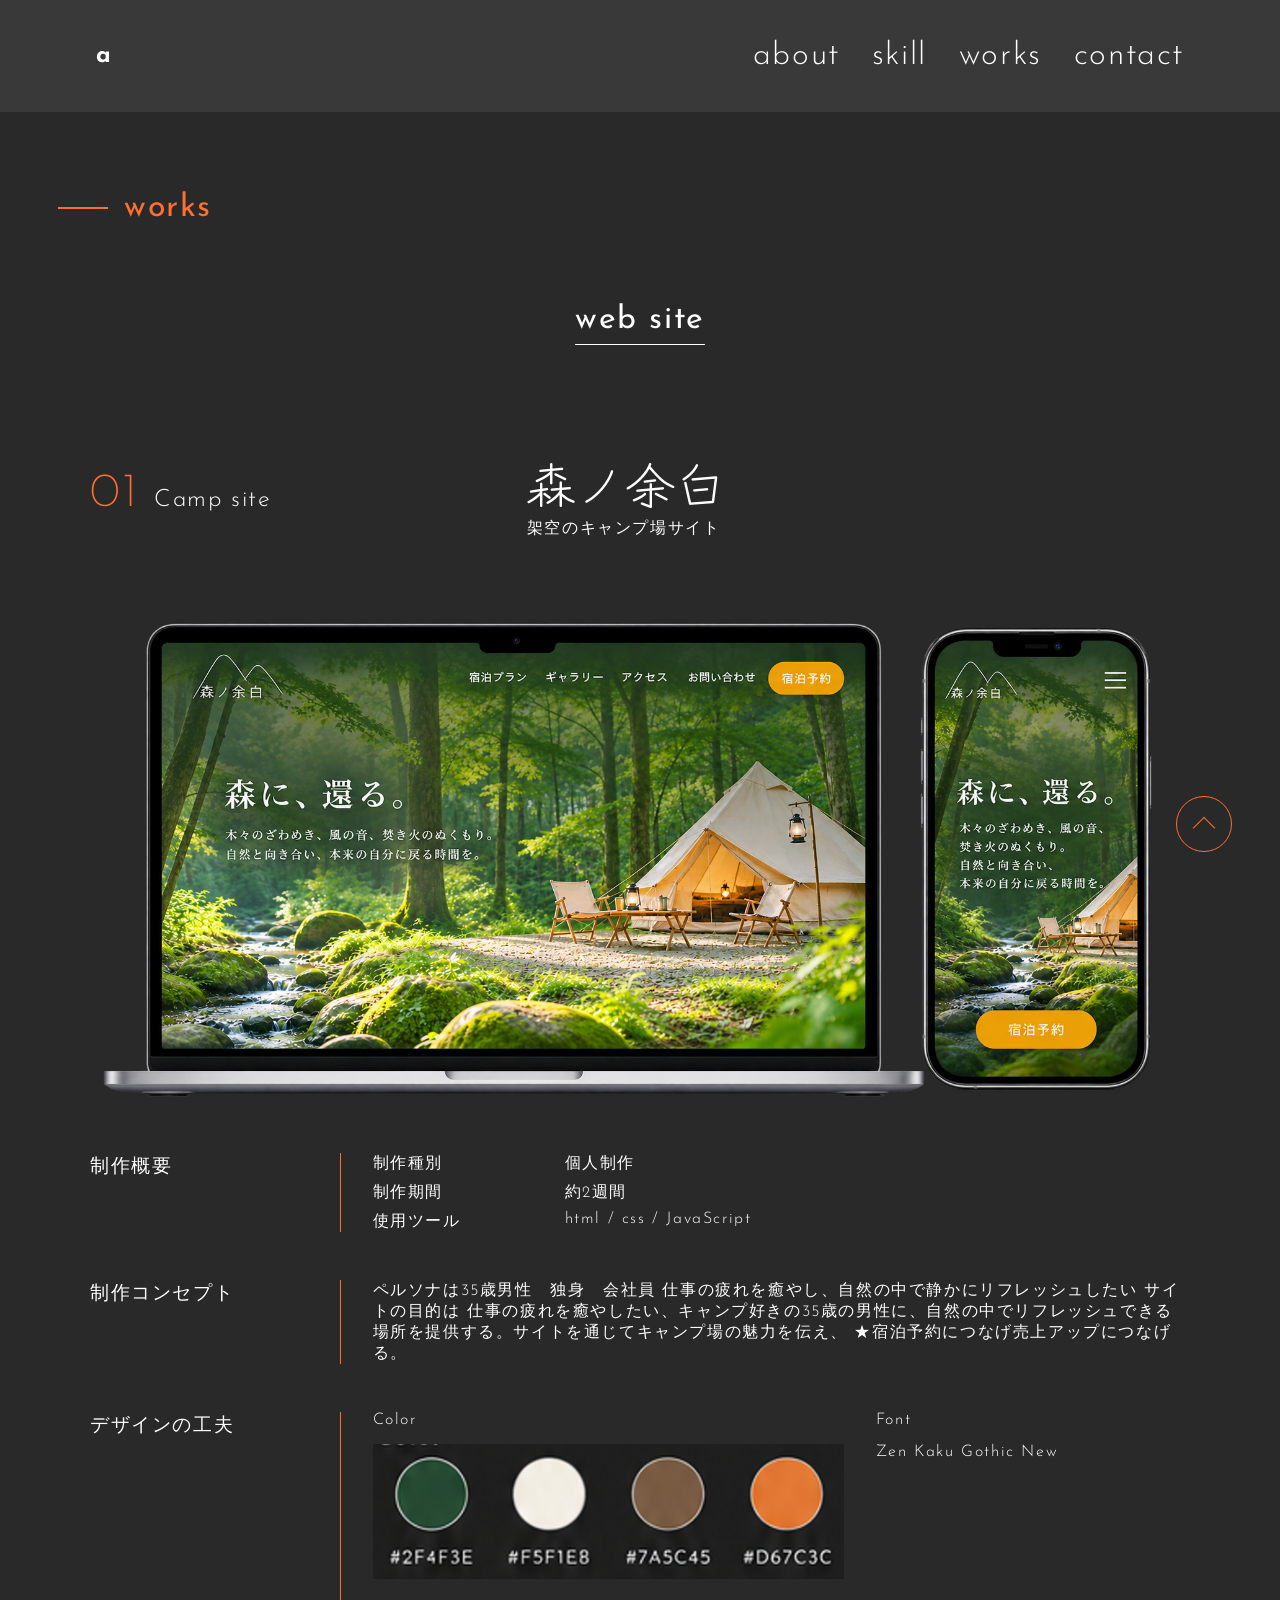
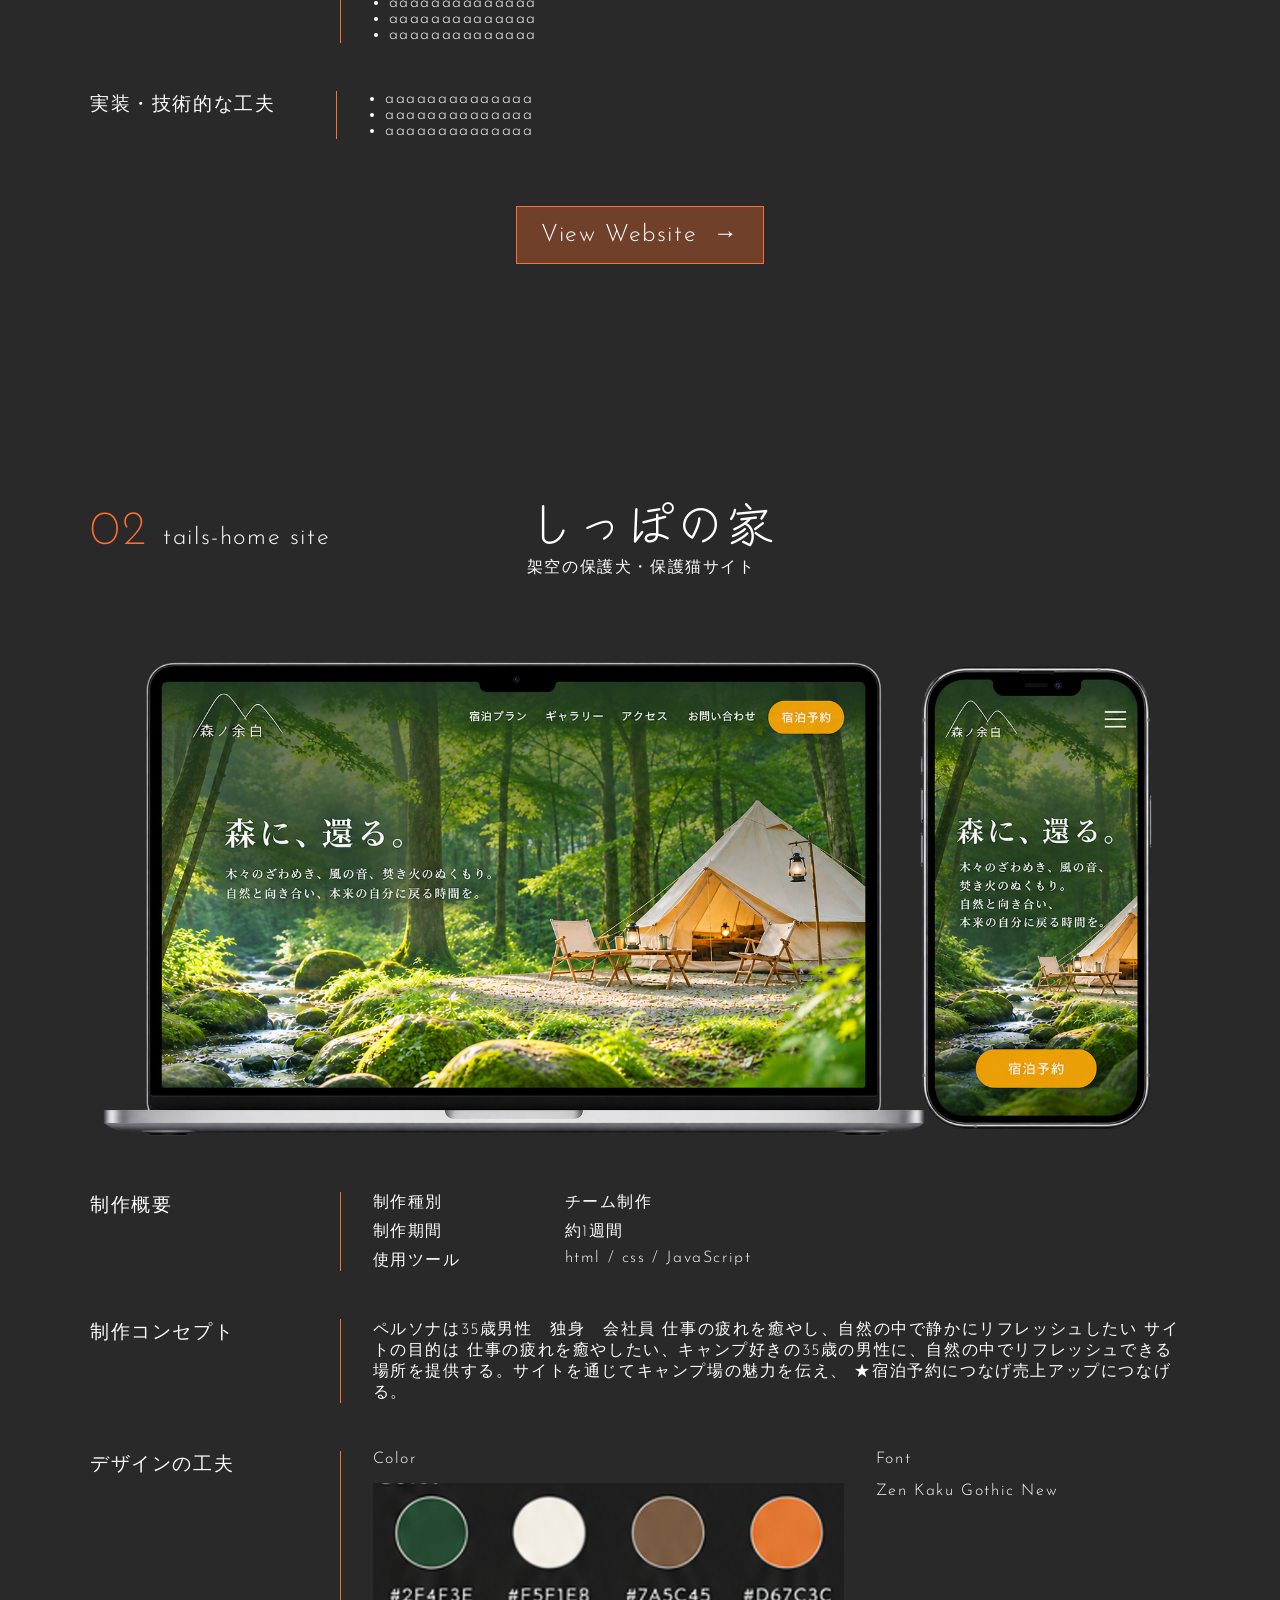
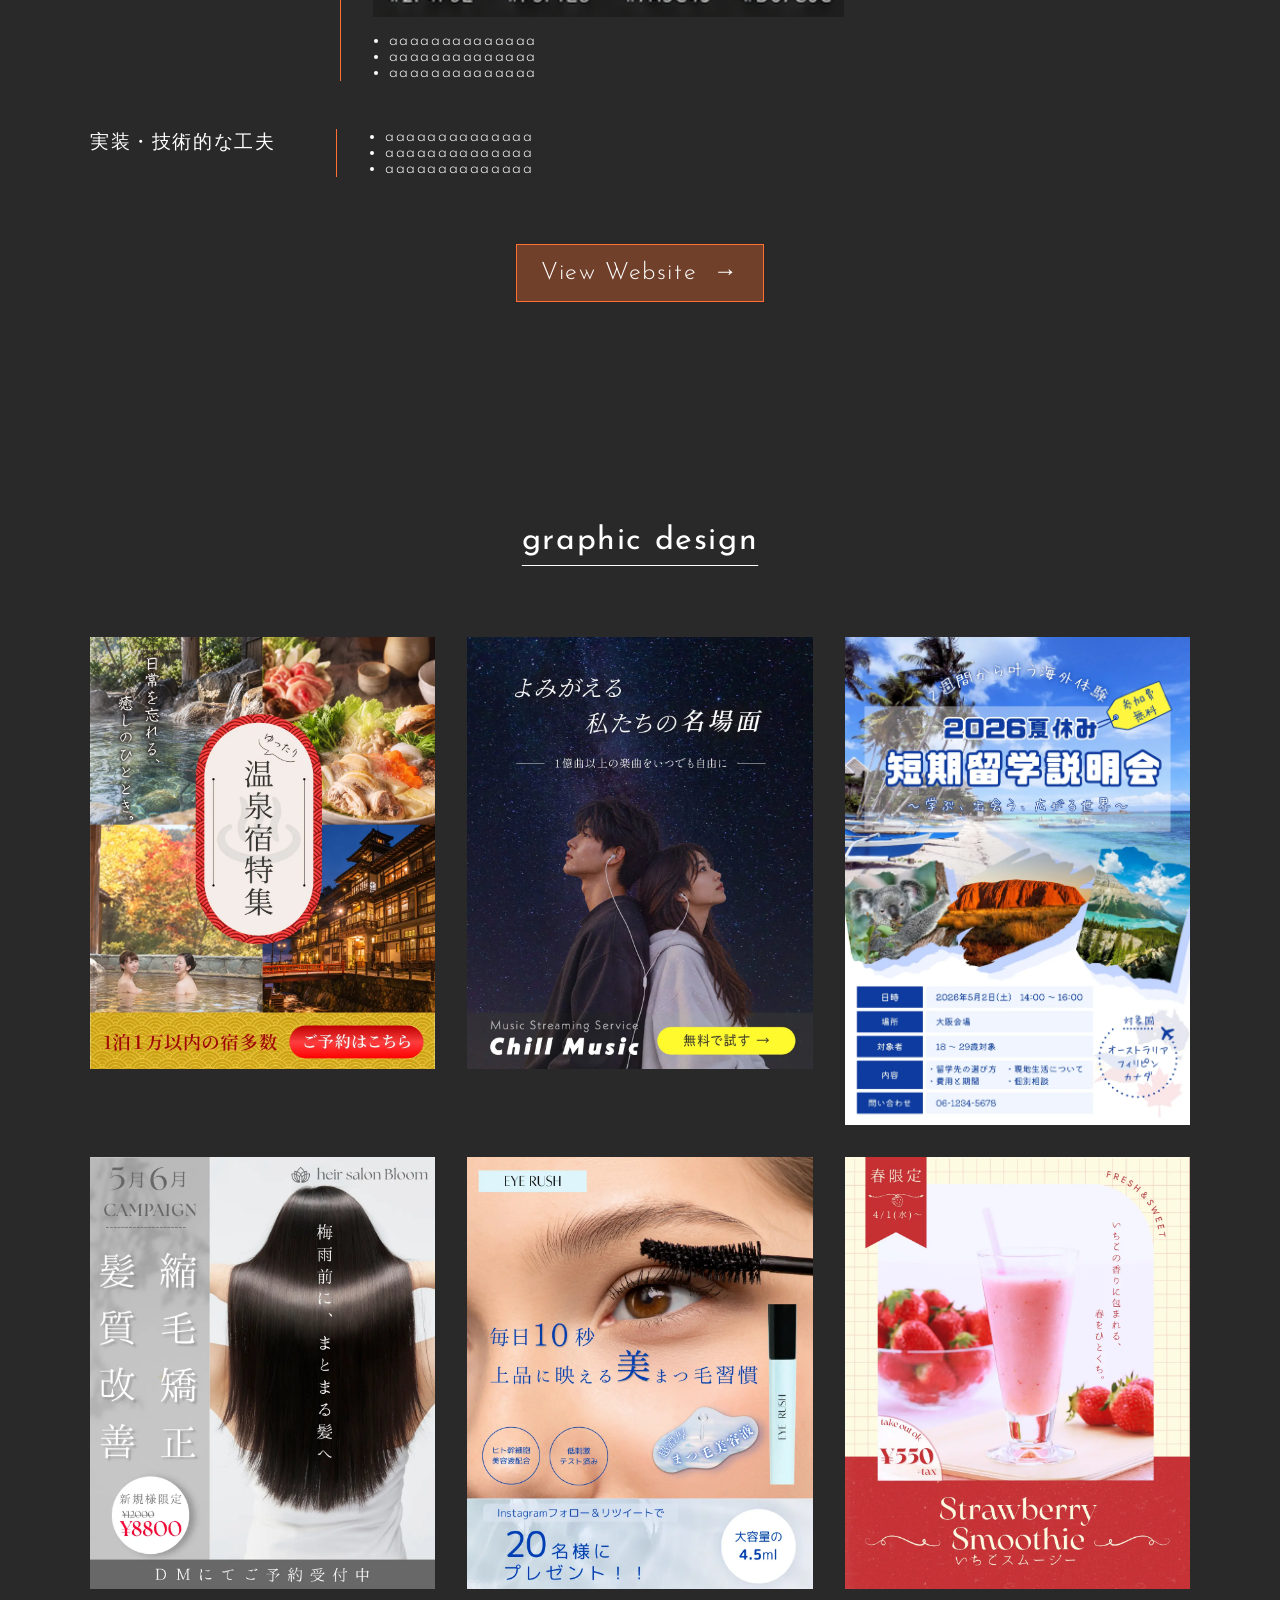
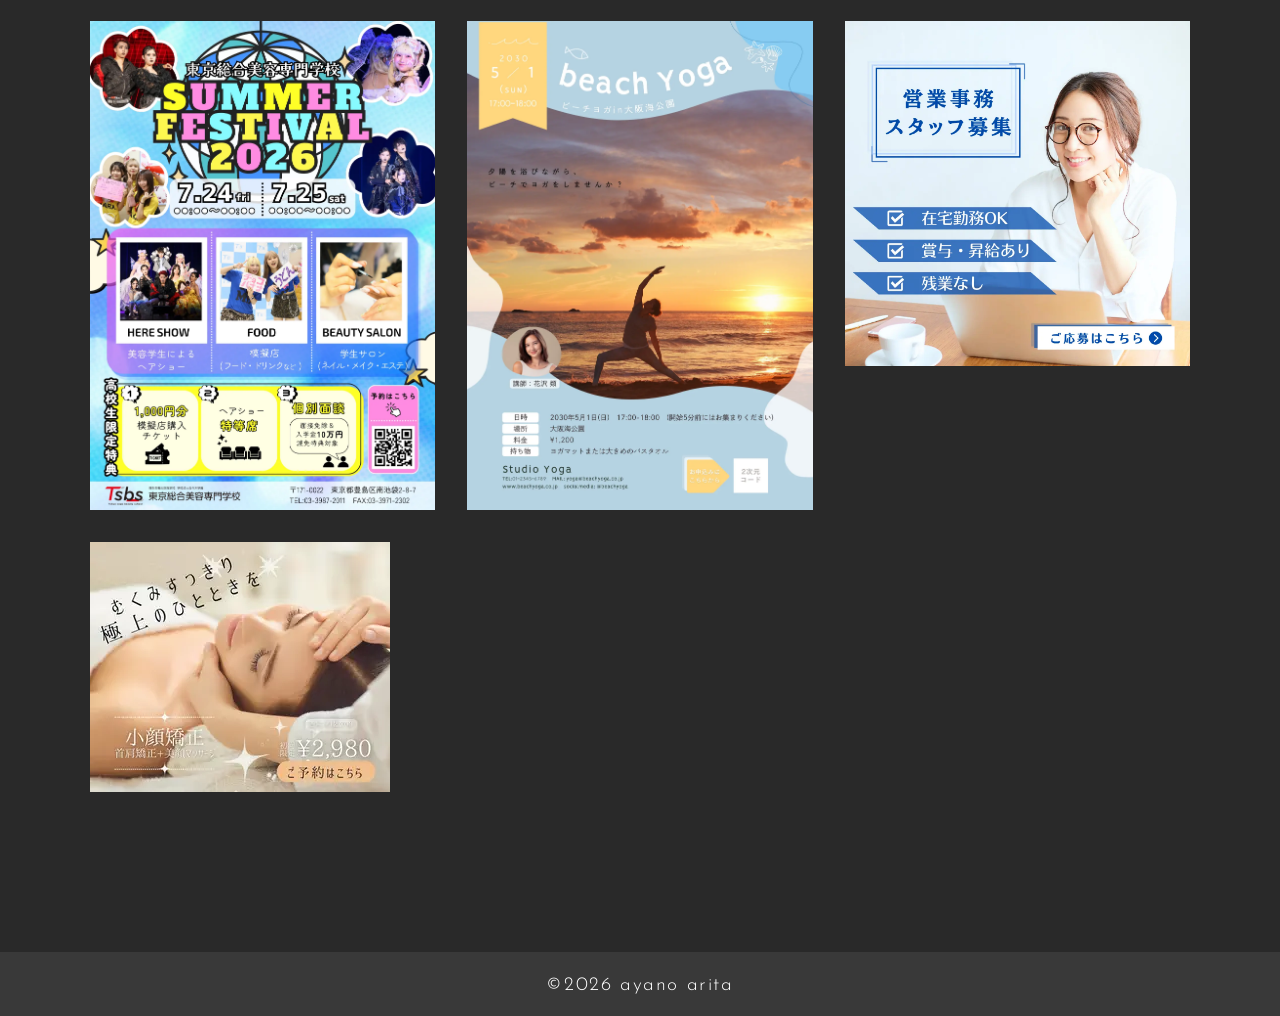
==== commit 2444a7cf: "ハンバーガー・モーダル実装" ====
--- a/works.html
+++ b/works.html
@@ -6,7 +6,6 @@
     <title>arita ayano Portfolio</title>
     <meta name="description" content="arita ayano Portfolio" />
     <link rel="stylesheet" href="css/ress.css" />
-    <!-- <link rel="stylesheet" href="css/style.css"> -->
     <link rel="stylesheet" href="css/works.css" />
 
     <script type="module" src="./js/script.js"></script>
@@ -214,18 +213,107 @@
           <section class="graphic_design" id="graphic">
             <h4>graphic design</h4>
             <div class="graphic_list">
-              <img src="/images/design1.png" alt="" />
-              <img src="/images/design2.jpg" alt="" />
-              <img src="/images/design3.png" alt="" />
-              <img src="/images/design1.png" alt="" />
-              <img src="/images/design2.jpg" alt="" />
-              <img src="/images/design3.png" alt="" />
-              <img src="/images/design1.png" alt="" />
-              <img src="/images/design2.jpg" alt="" />
-              <img src="/images/design3.png" alt="" />
-              <img src="/images/design1.png" alt="" />
-              <img src="/images/design2.jpg" alt="" />
-              <img src="/images/design3.png" alt="" />
+              <img
+                src="images/onsen_hotel.webp"
+                alt=""
+                class="graphic_item"
+                data-title="Instagramバナー"
+                data-purpose="温泉宿の魅力を発信し、宿泊への興味・関心を高める。"
+                data-target="旅行や温泉でリフレッシュしたい人。"
+                data-point="温泉や紅葉の写真を大きく配置し、ああああああああああああああああああああああああああああああああああああああああああ季節感と旅行の特別感を演出。"
+                data-tool="Illustrator"
+              />
+              <img
+                src="images/music_service.webp"
+                alt=""
+                class="graphic_item"
+                data-title="ミュージックサイトバナー(架空)"
+                data-purpose="音楽配信サービスの認知拡大と利用促進につなげる"
+                data-target="10～40代男女"
+                data-point="暗めの配色で世界観を演出。人物写真で感情移入しやすい構成。CTAボタンを配置し行動につなげる設計。"
+                data-tool="Illustrator"
+              />
+              <img
+                src="images/study_abroad.webp"
+                alt=""
+                class="graphic_item"
+                data-title="短期留学説明会チラシ(架空)"
+                data-purpose="短期留学説明会の参加者募集と認知拡大につなげる"
+                data-target="18～29歳(海外や留学に興味のある方)"
+                data-point="海外をイメージしやすい写真を使用し興味を引く構成。説明会の参加情報を見やすく整理。明るく親しみやすい配色やフォントで参加しやすい印象に調整。"
+                data-tool="Canva"
+              />
+              <img
+                src="images/heir_salon.webp"
+                alt=""
+                class="graphic_item"
+                data-title="美容室のインスタ投稿(架空)"
+                data-purpose="梅雨前の縮毛矯正・髪質改善キャンペーンを告知し、新規顧客の集客につなげる"
+                data-target="20～30代女性(髪の広がりやうねりに悩む方)"
+                data-point="・清潔感のある配色で高級感を演出。価格情報を見やすく配置。写真を大きく使用し、仕上がりの美しさが伝わる構成。"
+                data-tool="Illustrator"
+              />
+              <img
+                src="images/eyelash_serum.webp"
+                alt=""
+                class="graphic_item"
+                data-title="まつ毛美容液インスタ投稿(架空)"
+                data-purpose="商品の魅力や詳細を伝え、認知やプレゼント企画につなげる"
+                data-target="20～40代女性"
+                data-point="目元写真で使用イメージを伝達。美容液らしい清潔感あるデザイン。訴求ポイントを整理して読みやすく配置"
+                data-tool="Illustrator"
+              />
+              <img
+                src="images/strawberry_smoothie.webp"
+                alt=""
+                class="graphic_item"
+                data-title="いちごスムージーインスタ投稿(架空)"
+                data-purpose="季節限定ドリンクの魅力を伝え、購入促進につなげる"
+                data-target="10～30代女性"
+                data-point="・いちごカラーで商品イメージを統一。写真を活かしフレッシュ感を演出。価格表示を入れて購入判断しやすく設計。"
+                data-tool="Illustrator"
+              />
+              <img
+                src="images/summer_festival.webp"
+                alt=""
+                class="graphic_item"
+                data-title="Instagramバナー"
+                data-purpose="音楽サイトへの誘導"
+                data-target="2，30代男女"
+                data-point="曲は昔を思い出させる良さをつたえるaaaaaaaaaaaaaaaaaaaaa"
+                data-tool="Canva"
+              />
+              <img
+                src="images/beach_yoga.webp"
+                alt=""
+                class="graphic_item"
+                data-title="ビーチヨガイベントのチラシ(架空)"
+                data-purpose="ビーチヨガイベントの参加者募集と認知拡大につなげる"
+                data-target="20～40代女性(健康・美容に関心のある方)"
+                data-point="海辺の写真で開放感を表現。落ち着いた配色でリラックス感を演出。日時や詳細を見やすく整理"
+                data-tool="Canva"
+              />
+              <img
+                src="images/office_staff.webp"
+                alt=""
+                class="graphic_item"
+                data-title="事務スタッフ求人のバナー(架空)"
+                data-purpose="求人情報をわかりやすく伝え、応募数増加につなげる"
+                data-target="20～40代女性"
+                data-point="信頼感のある青色で安心感を演出。勤務情報を見やすく整理。人物写真で親しみやすさを表現"
+                data-tool="Illustrator"
+              />
+
+              <img
+                src="images/facial_slimming.webp"
+                alt=""
+                class="graphic_item"
+                data-title="小顔矯正バナー(架空)"
+                data-purpose="美容矯正の認知拡大と予約促進につなげる"
+                data-target="20～40代女性"
+                data-point="やわらかい色味で安心感を演出。施術イメージ写真で内容を伝達。価格やCTAボタンを目立つように配置"
+                data-tool="Illustrator"
+              />
             </div>
           </section>
 
@@ -233,27 +321,37 @@
           <div class="modal">
             <div class="modal_content">
               <button class="modal_close">×</button>
+
               <img src="" alt="" class="modal_img" />
               <div class="modal_text">
-                <h5></h5>
-                <p></p>
+                <dl class="modal_info">
+                  <div>
+                    <dt>制作物名</dt>
+                    <dd class="modal_title"></dd>
+                  </div>
+                  <div>
+                    <dt>目的</dt>
+                    <dd class="purpose"></dd>
+                  </div>
+                  <div>
+                    <dt>ターゲット</dt>
+                    <dd class="target"></dd>
+                  </div>
+                  <div>
+                    <dt>ポイント</dt>
+                    <dd class="point"></dd>
+                  </div>
+                  <div>
+                    <dt>使用ツール</dt>
+                    <dd class="tool"></dd>
+                  </div>
+                </dl>
               </div>
             </div>
           </div>
           <!--  -->
         </div>
       </section>
-
-      <!-- <section id="contact">
-            <div class="container">
-                <h3>contact</h3>
-                <div class="contact_mail">
-                    <p>mail</p>
-                    <a href="">a.arita_1221@gmail.com</a>
-                </div>
-                <a href=""><img src="images/github_logo.svg" alt="">GitHub</a>
-            </div>
-        </section> -->
 
       <a href="#top" class="page_top"></a>
     </main>
--- a/css/works.css
+++ b/css/works.css
@@ -121,16 +121,6 @@
   width: 100%;
 }
 
-/* @media screen and (max-width:768px){
-
-  nav{
-    display: none;
-  }
-
-  nav.active{
-    display: block;
-
-} */
 /* works
 ==================================*/
 
@@ -159,22 +149,12 @@
   margin-top: 7rem;
 }
 .works_text p:nth-of-type(1) {
-  flex: 3;
+  flex: 4;
 }
 .work_camp_title {
-  flex: 7;
-
+  flex: 6;
+  margin-right: 2rem;
   position: relative;
-}
-.work_camp_title::before {
-  content: "";
-  position: absolute;
-  left: -2rem;
-  /*top: 0; */
-  width: 1px;
-  height: 100%;
-  background: var(--accent);
-  transform: rotate(15deg);
 }
 
 .work_camp_title p {
@@ -233,7 +213,7 @@
   display: flex;
   flex-direction: column;
   flex: 4;
-  border-left: 1px solid var(--text);
+  /* border-left: 1px solid var(--text); */
   padding-left: 1rem;
 }
 .works_design ul {
@@ -252,29 +232,6 @@
 .works_development ul li {
   list-style-type: disc;
 }
-
-/* .works_card{
-  display: flex;
-  justify-content: center;
-  align-items: stretch;
-  gap: 2.5rem;
-  margin-bottom: 15rem;
-}
-
-.works_card img{
-    width: 65%;
-  height: auto;
-  object-fit: cover;
-}
-.work_title{
-  font-size: 2rem;
-  font-weight: 400;
-}
-
-
-.works_text p{
-  margin-top: 1rem;
-} */
 
 .work_title span {
   color: var(--accent);
@@ -282,29 +239,6 @@
   font-weight: 200;
   margin-right: 1rem;
 }
-
-/* .works_text p:nth-of-type(3){
-  font-size: 1rem;
-} */
-
-/* .works_text{
-  display: flex;
-  flex-direction: column;
-    flex: 1;
-  min-width: 0;
-} */
-/* .works_text a{
-  margin-top: auto;
-  align-self: flex-end;
-} */
-/* .works_text a span {
-  color: var(--accent);
-  padding-left: 1rem;
-} */
-/* .works_text a:hover{
-  color: var(--accent);
-  transition: .5s;
-} */
 
 .site_link {
   padding: 1rem 1.5rem;
@@ -333,11 +267,12 @@
 /* graphic */
 .graphic_list {
   display: grid;
-  grid-template-columns: repeat(auto-fit, minmax(15rem, 1fr));
+  grid-template-columns: repeat(auto-fit, minmax(18rem, 1fr));
   gap: 2rem;
 }
 .graphic_list img {
-  height: 20rem;
+  width: auto;
+  object-fit: contain;
   transition: 0.3s;
 }
 
@@ -345,13 +280,13 @@
   opacity: 0.6;
 }
 
-/* mo-daru */
+/* モーダル */
 
 .modal {
   display: none;
   position: fixed;
   inset: 0;
-  background: #000000cc;
+  background: #292929c8;
   z-index: 1000;
   justify-content: center;
   align-items: center;
@@ -364,27 +299,52 @@
 .modal_content {
   position: relative;
   display: flex;
-  align-items: center;
-  gap: 2rem;
+  flex-direction: column;
+  align-items: center;
   width: 80%;
-  max-width: 900px;
-  background: #292929;
+  max-width: 1000px;
+  background: #3d3d3dfe;
   padding: 2rem;
 }
 
 .modal_img {
-  width: 50%;
-  max-height: 75vh;
+  width: 90%;
+  max-height: 70vh;
   object-fit: contain;
+  margin-bottom: 2rem;
 }
 
 .modal_close {
-  position: absolute;
-  top: 1rem;
-  right: 1rem;
+  position: sticky;
+  top: 0;
+  margin-left: auto;
+  display: block;
+  z-index: 10;
+  color: var(--text);
   font-size: 2rem;
-  color: white;
-  cursor: pointer;
+}
+
+.modal_content {
+  max-height: 90vh;
+  overflow-y: auto;
+  scrollbar-width: none;
+}
+
+.modal_info div {
+  display: flex;
+  align-items: center;
+  gap: 1rem;
+  margin-bottom: 1.5rem;
+  font-size: 1rem;
+  max-width: 700px;
+}
+
+.modal_info dt {
+  flex: 3;
+}
+
+.modal_info dd {
+  flex: 7;
 }
 
 @media screen and (max-width: 768px) {
@@ -426,31 +386,6 @@
     margin: 0 auto;
     object-fit: cover;
   }
-
-  /* graphic */
-  /* .graphic_list{
-  flex-direction: column;
-  margin: 0 auto;
-  height: auto;
-}
-
-.graphic_list img{
-  width: 100%;
-}
-
-
-
-.graphic_design{
-  text-align: right;
-} 
-
-.graphic_design a{
-  display: inline-block;
-  border-bottom: 1px solid var(--accent);
-  padding-bottom: .7rem;
-  color: var(--accent);
-  margin-top: 2rem;
-} */
 
   /* graphic */
   .graphic_list {
@@ -543,7 +478,6 @@
 
 footer p {
   text-align: center;
-  /* font-size: 1rem; */
 }
 
 @media screen and (max-width: 768px) {
